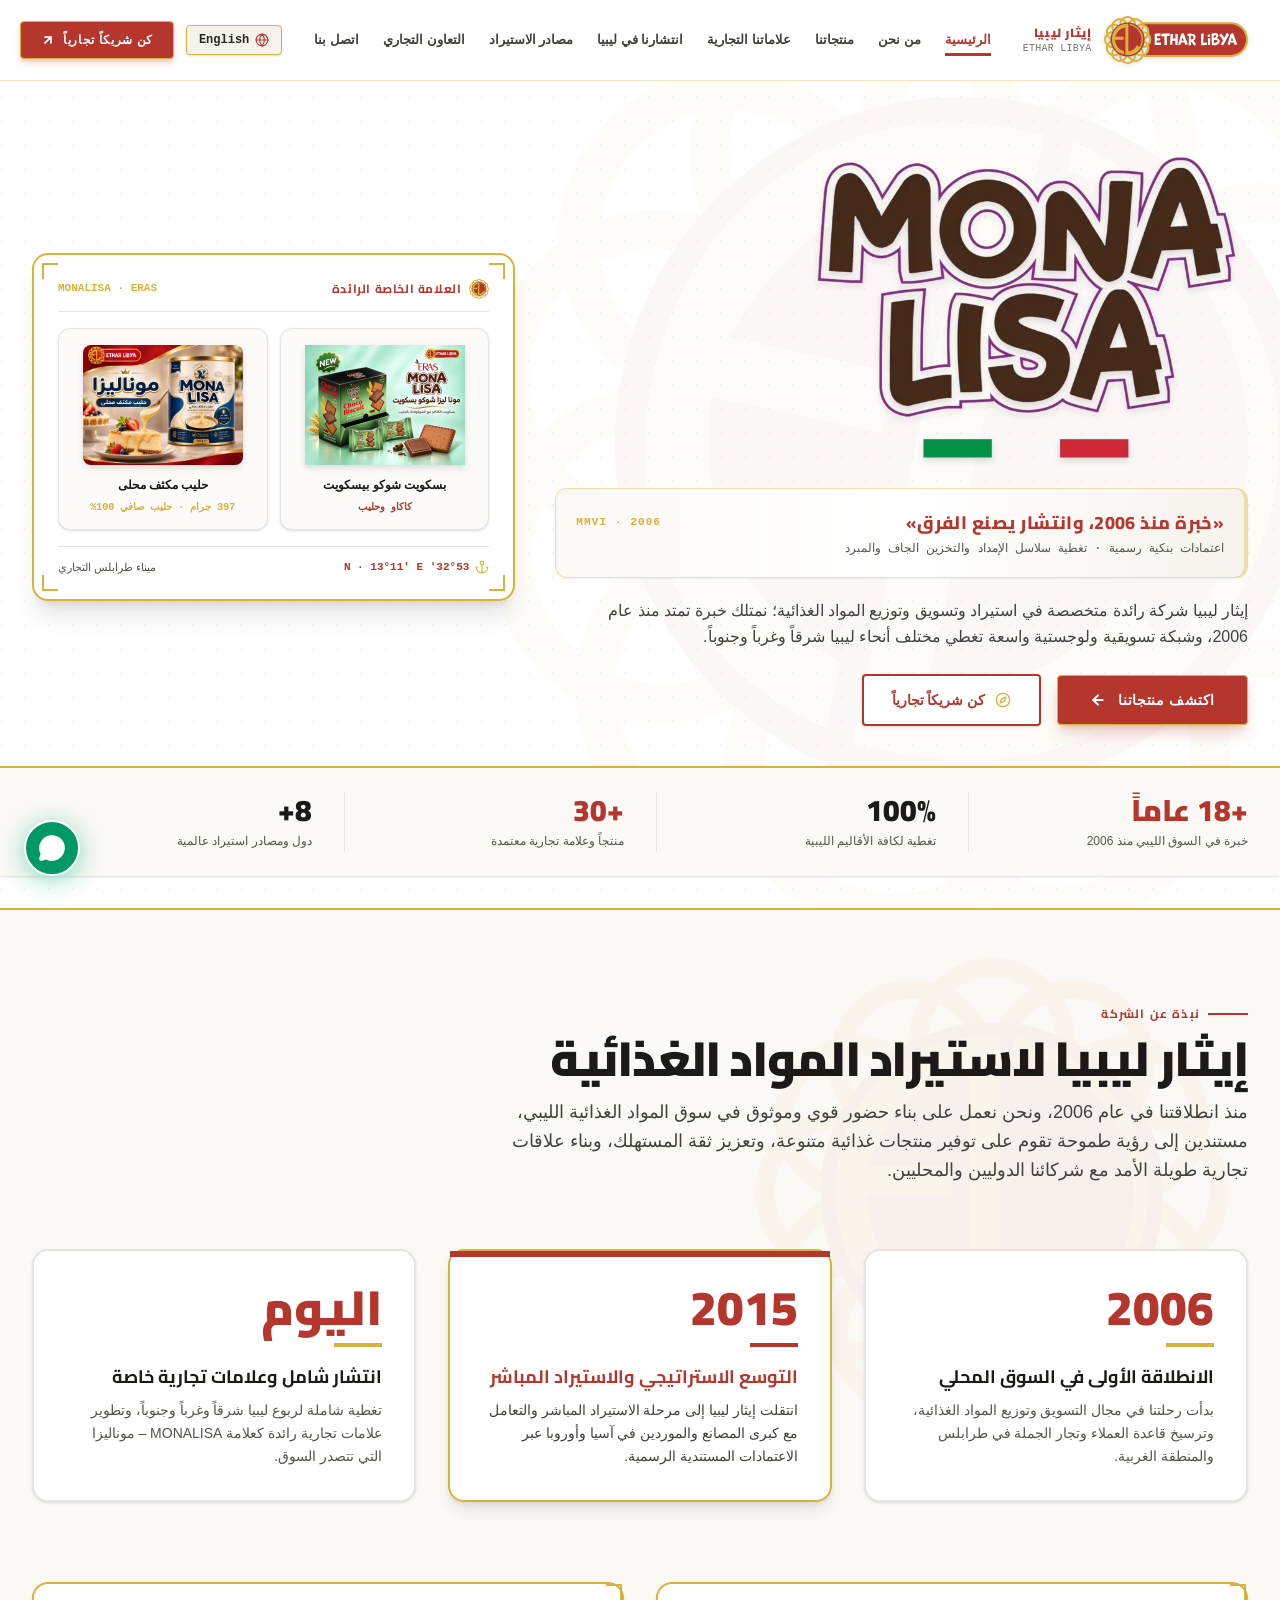
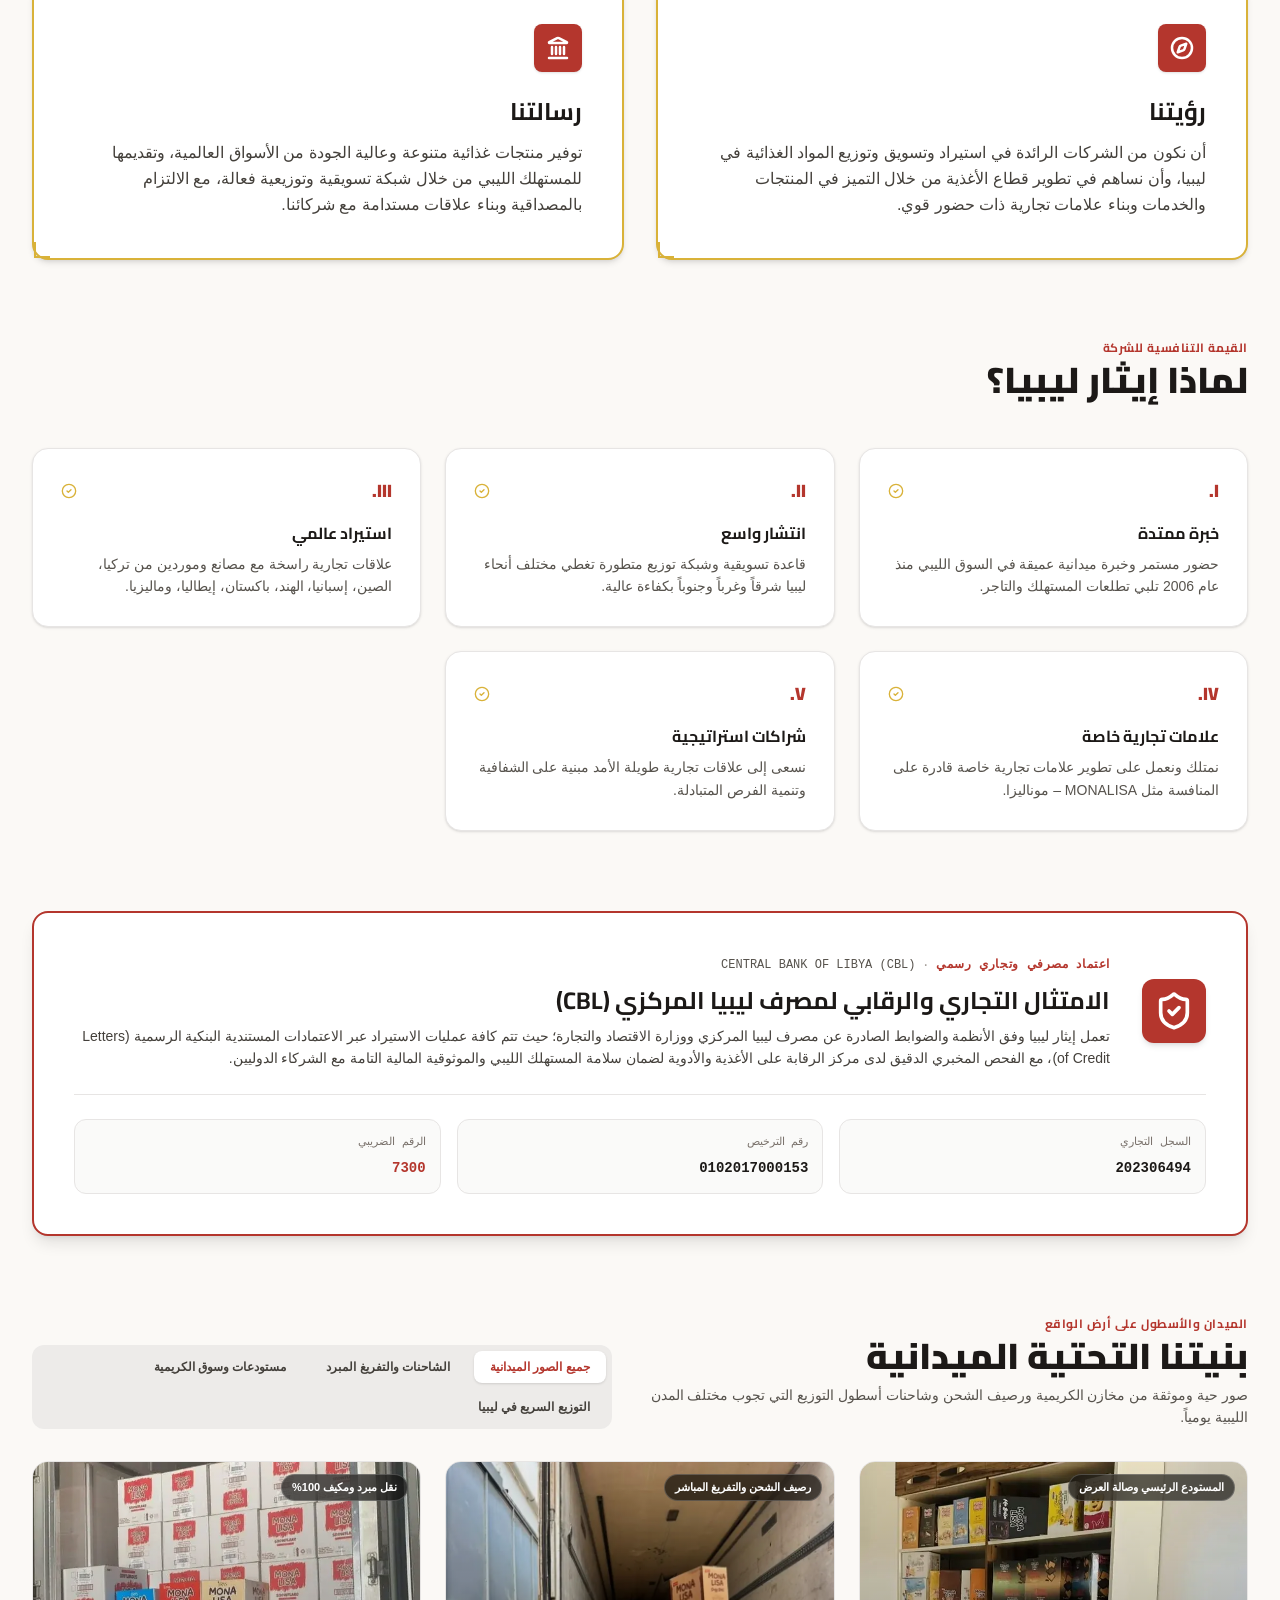
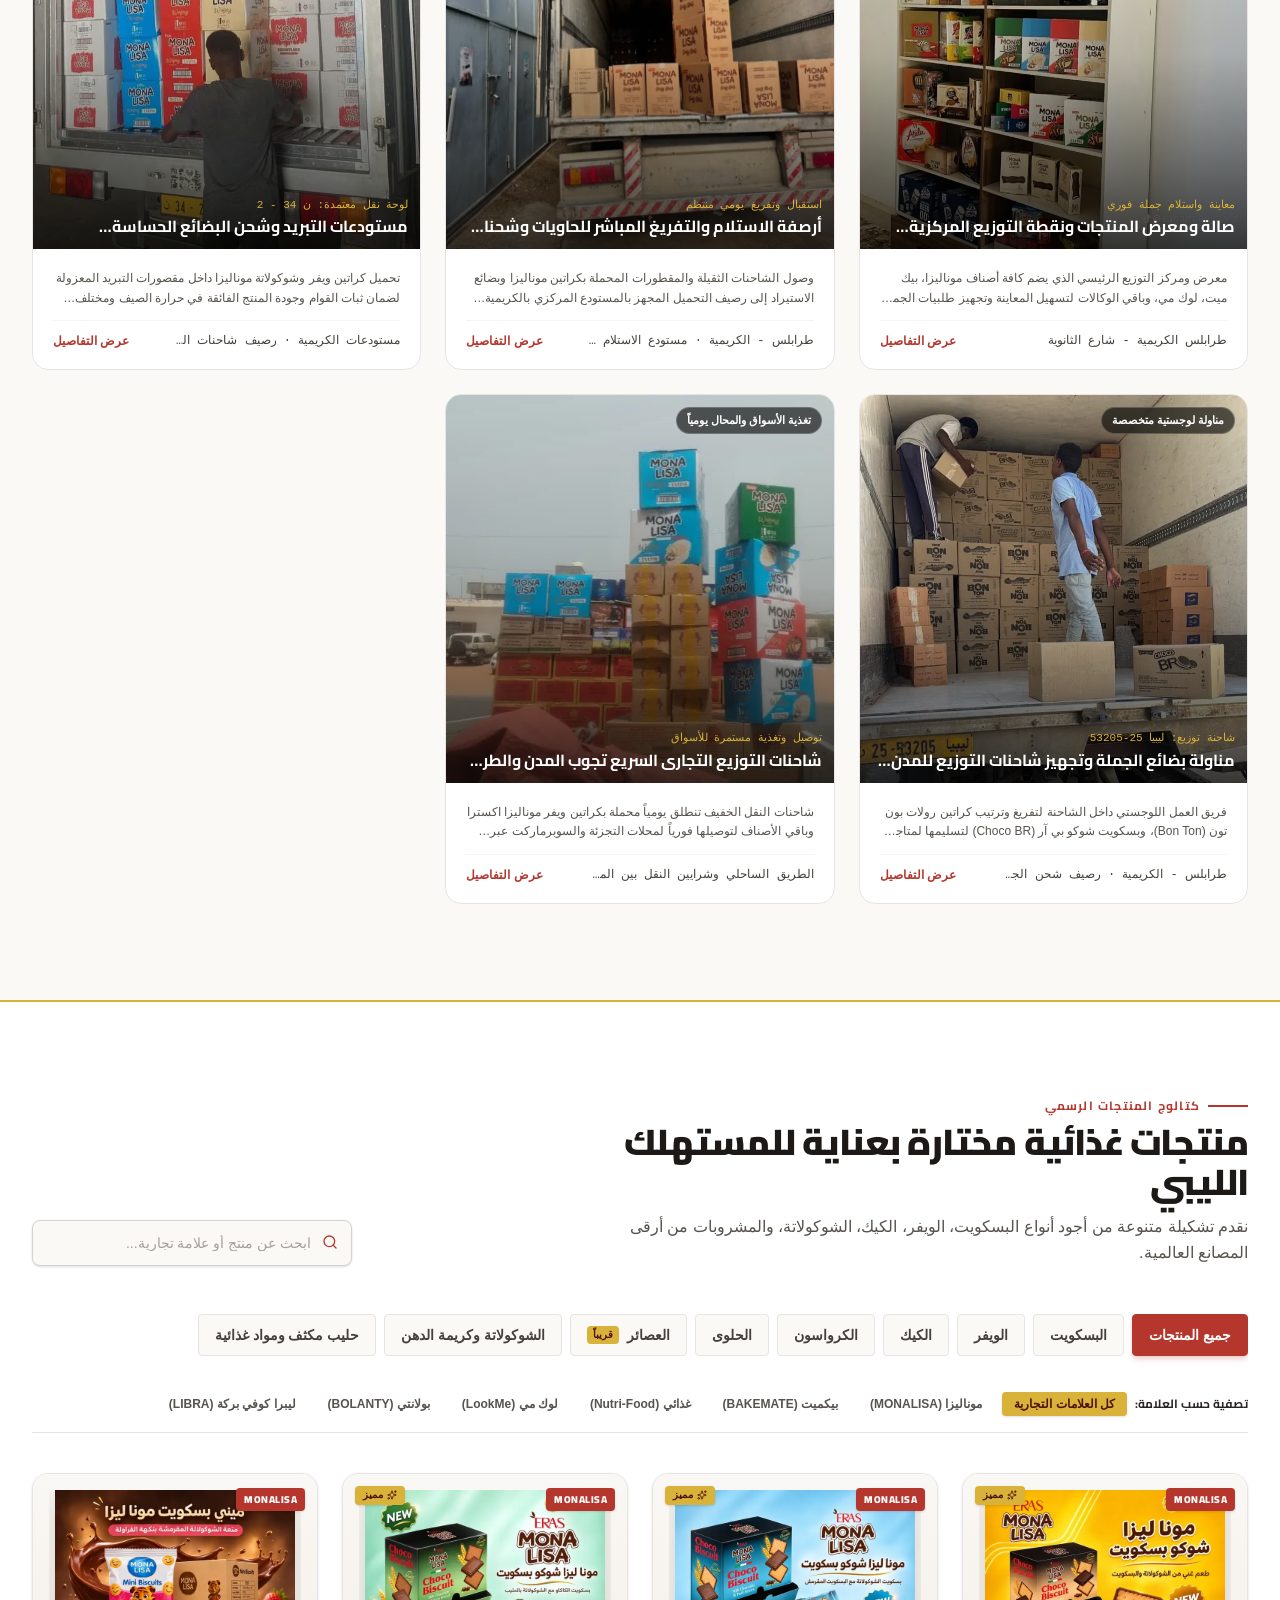
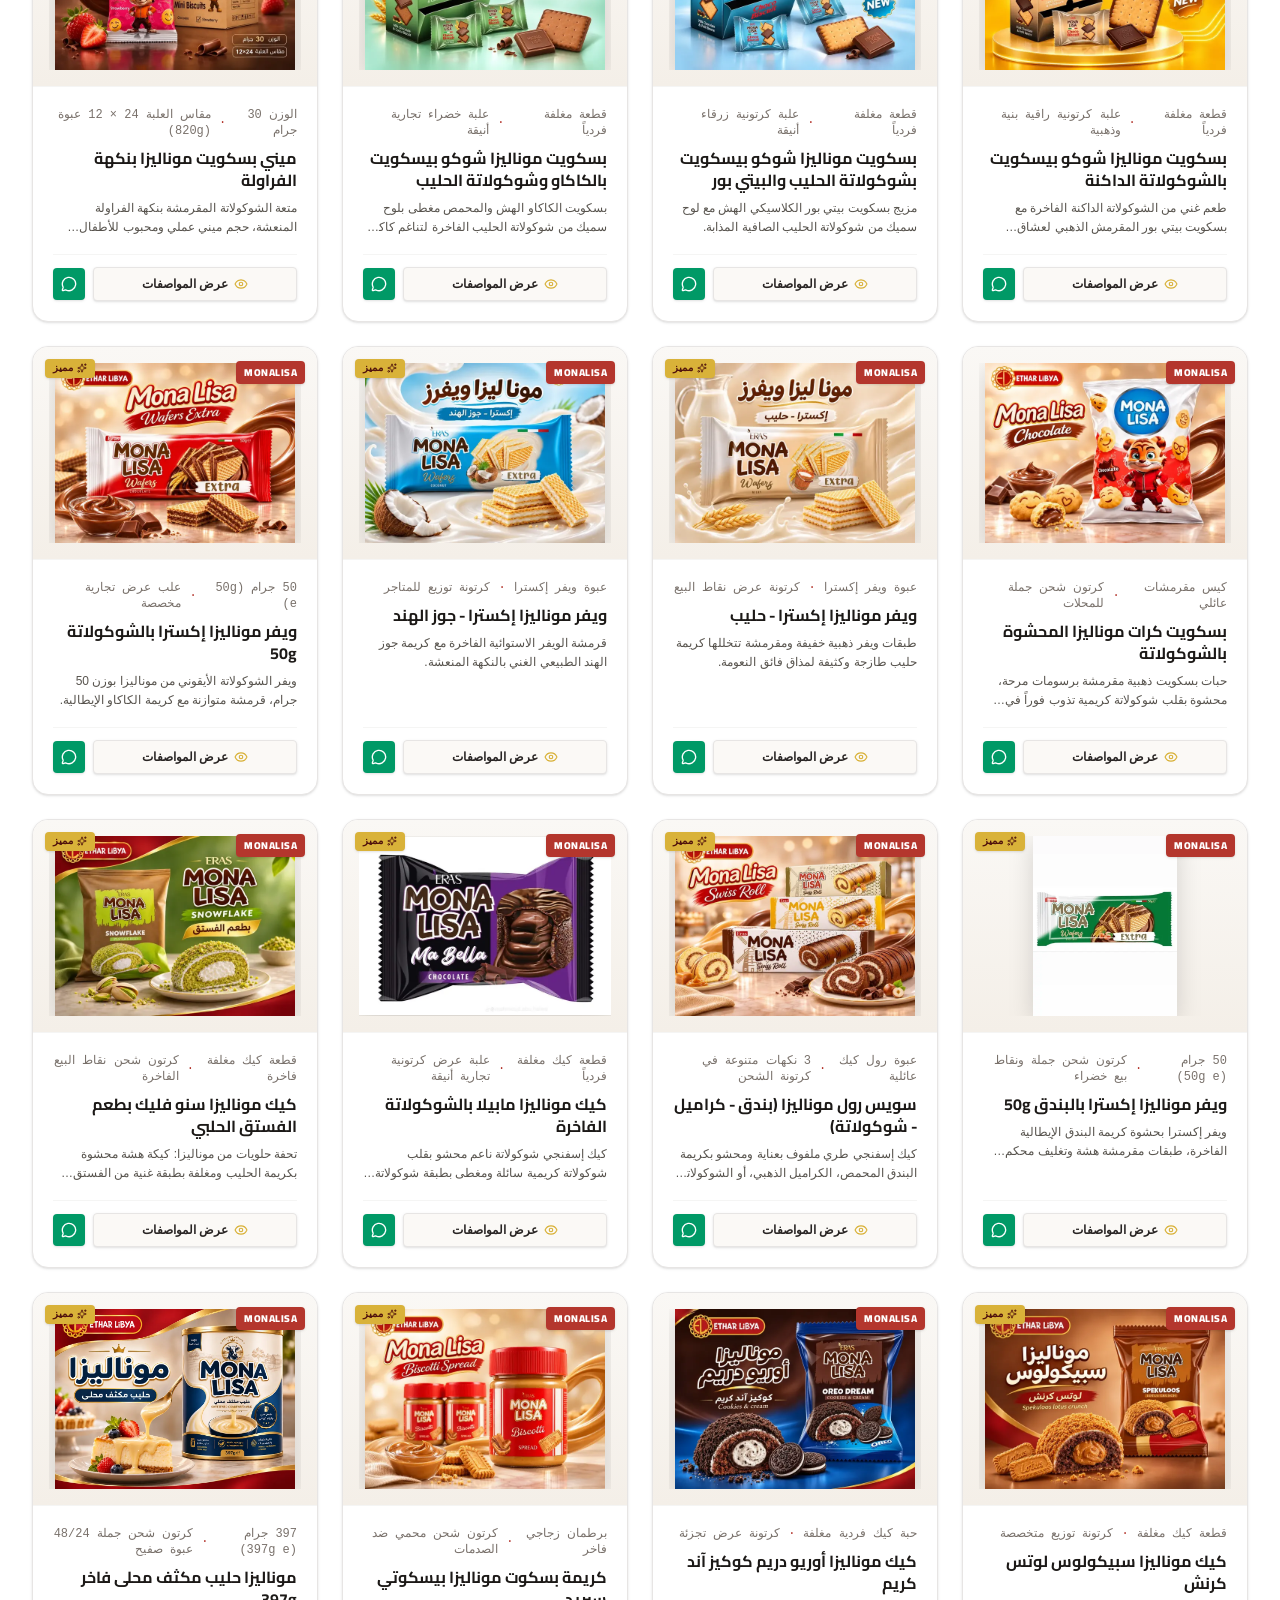
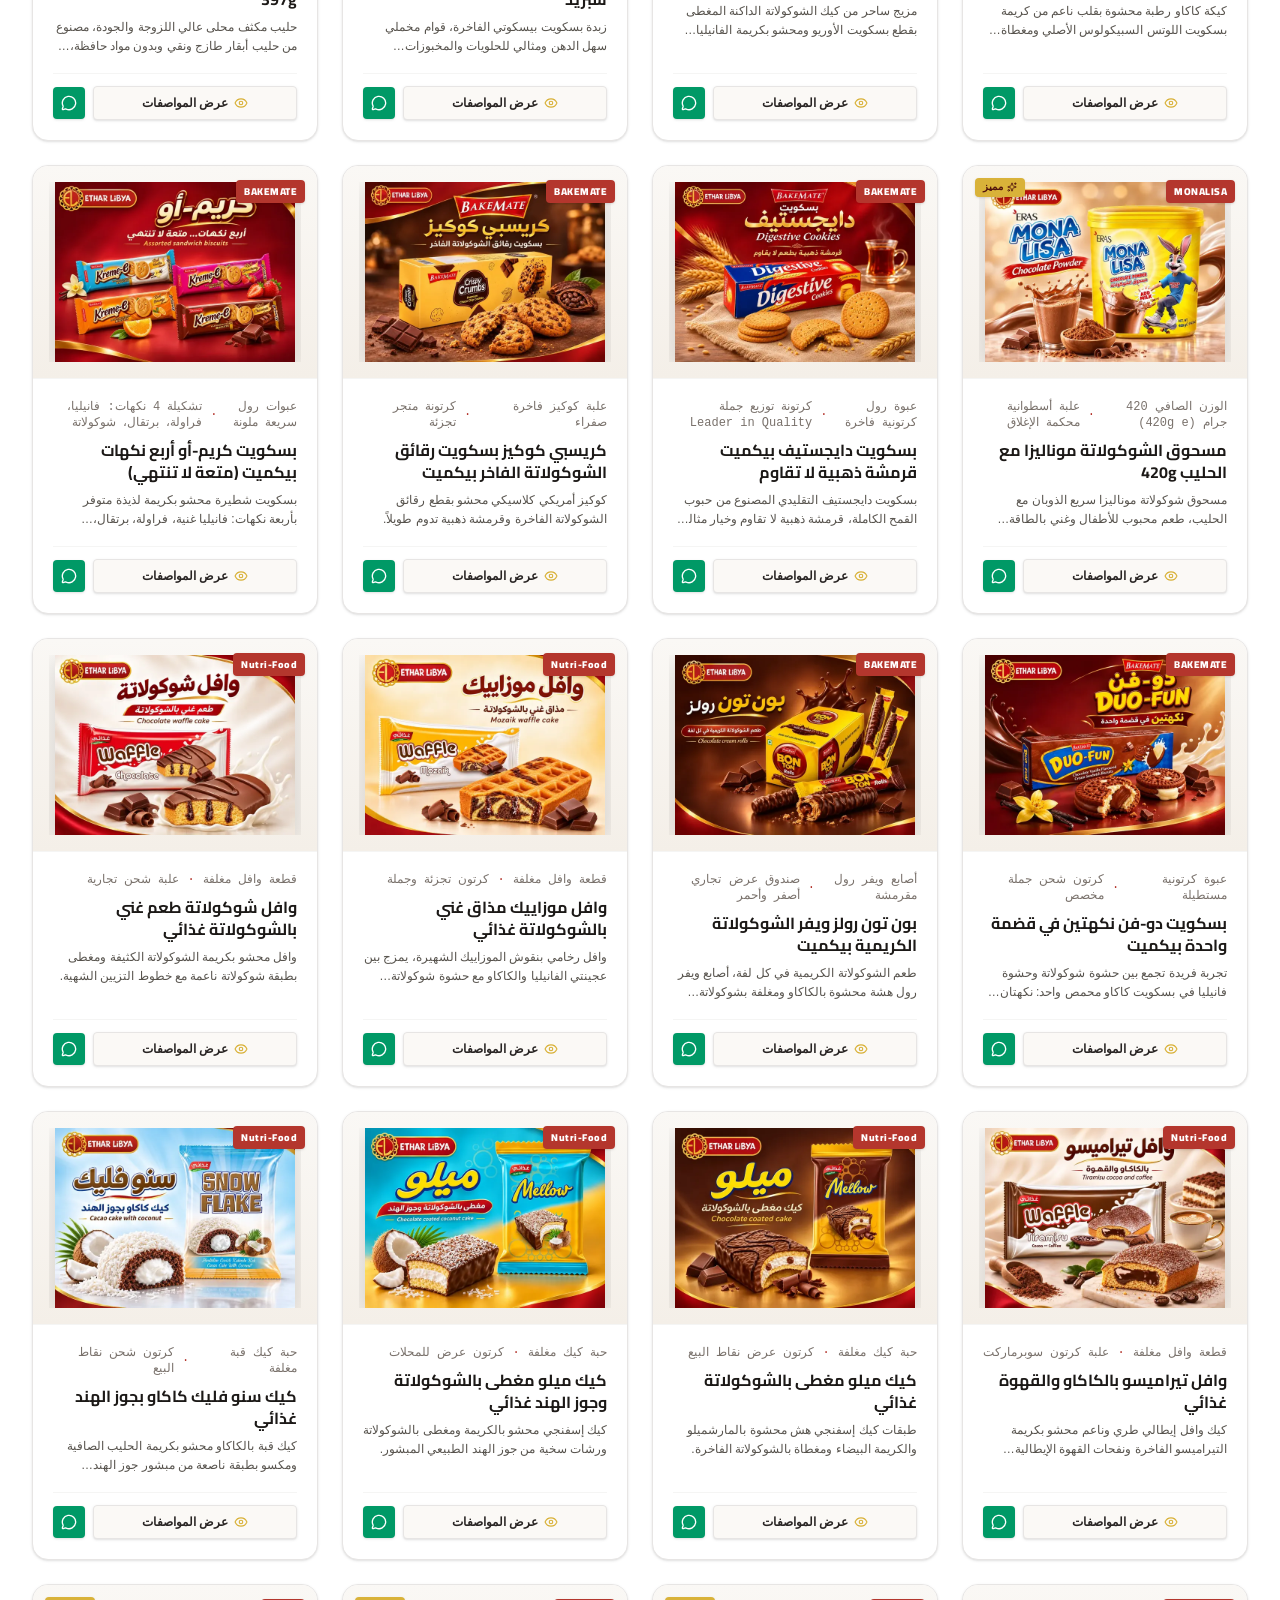
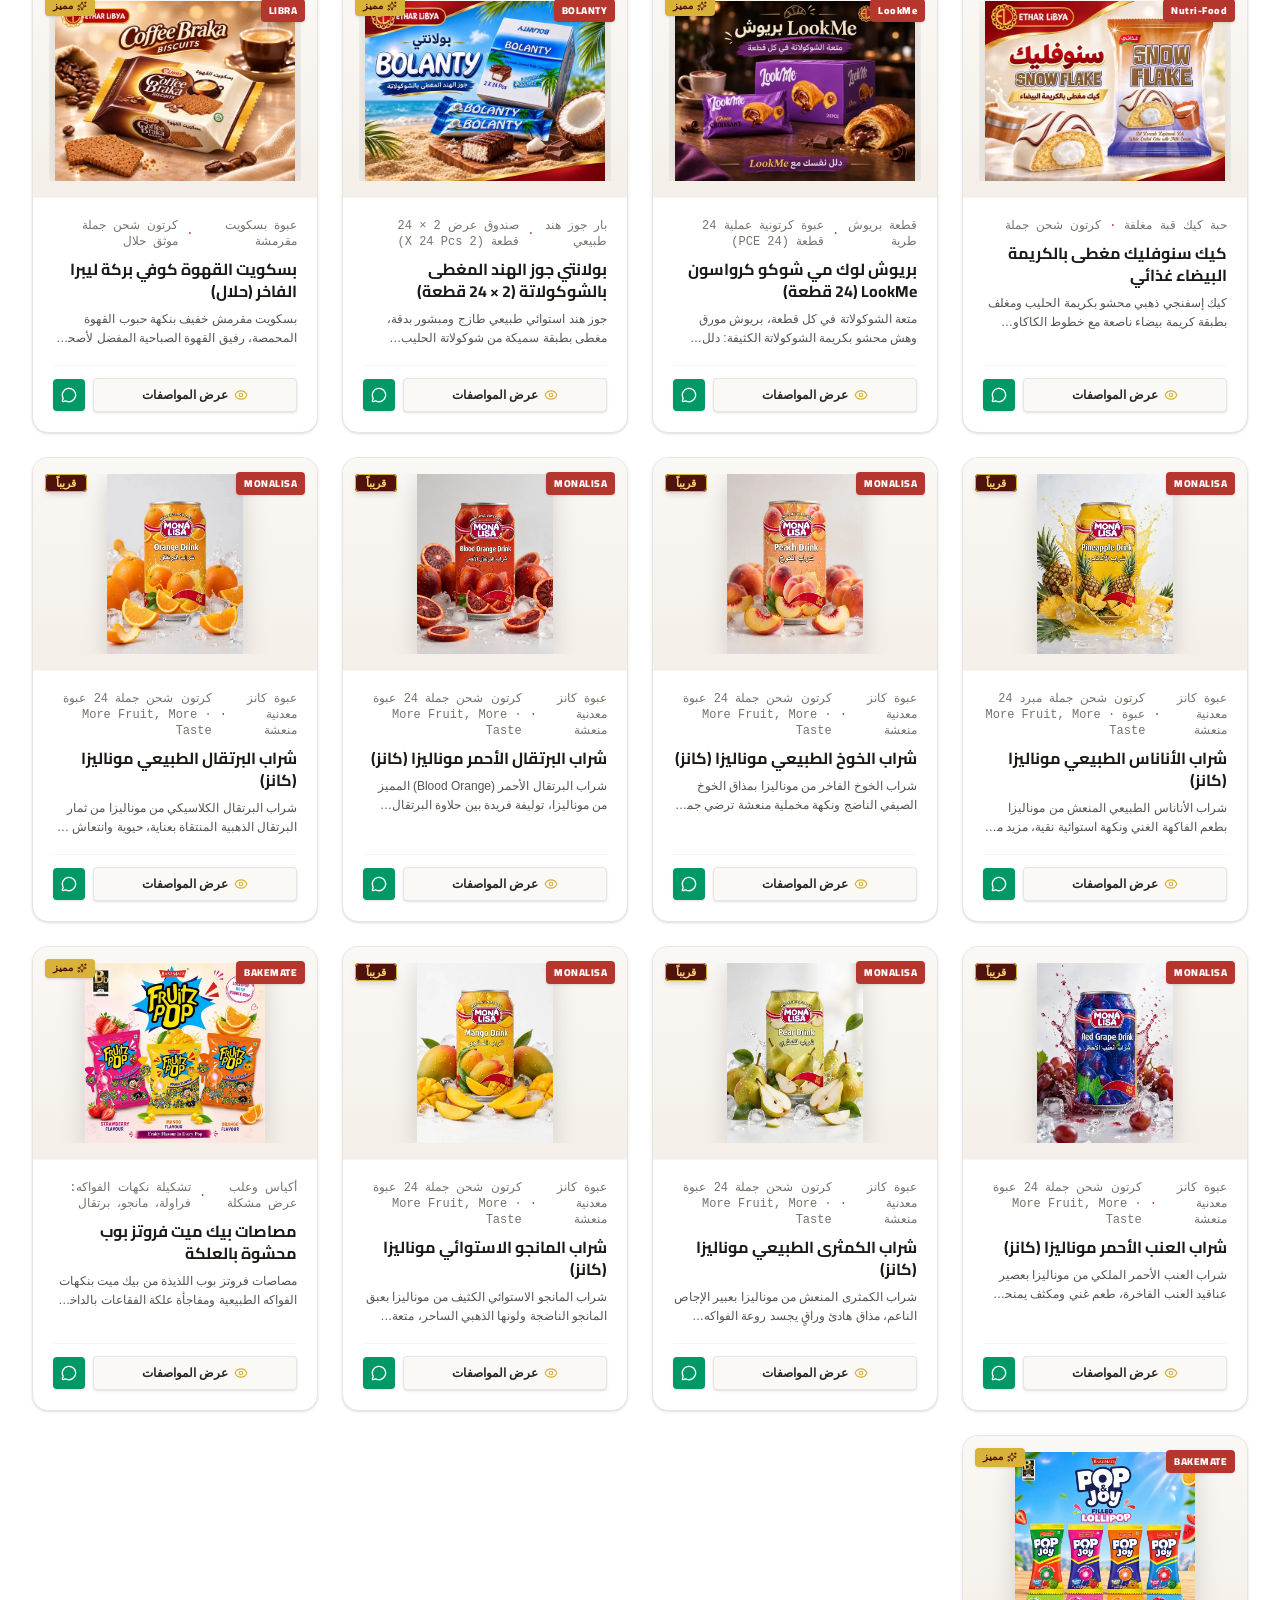
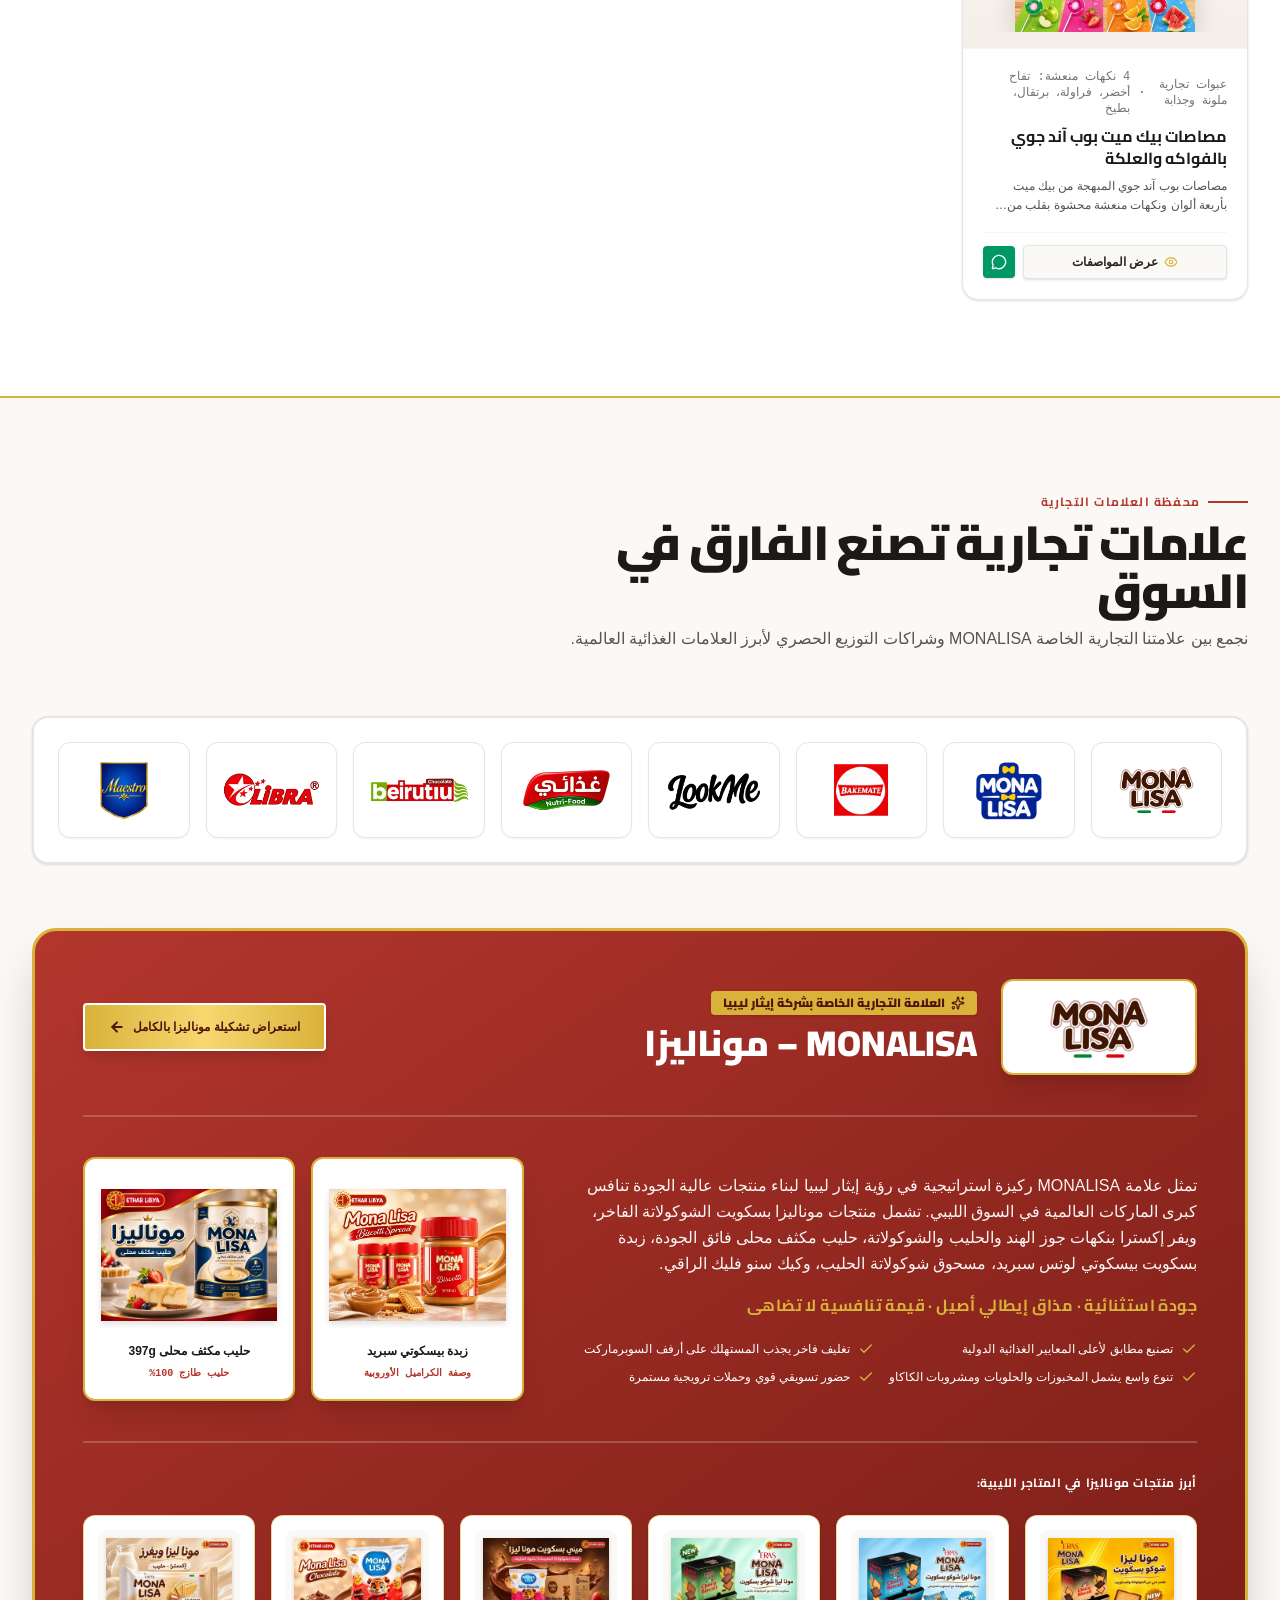
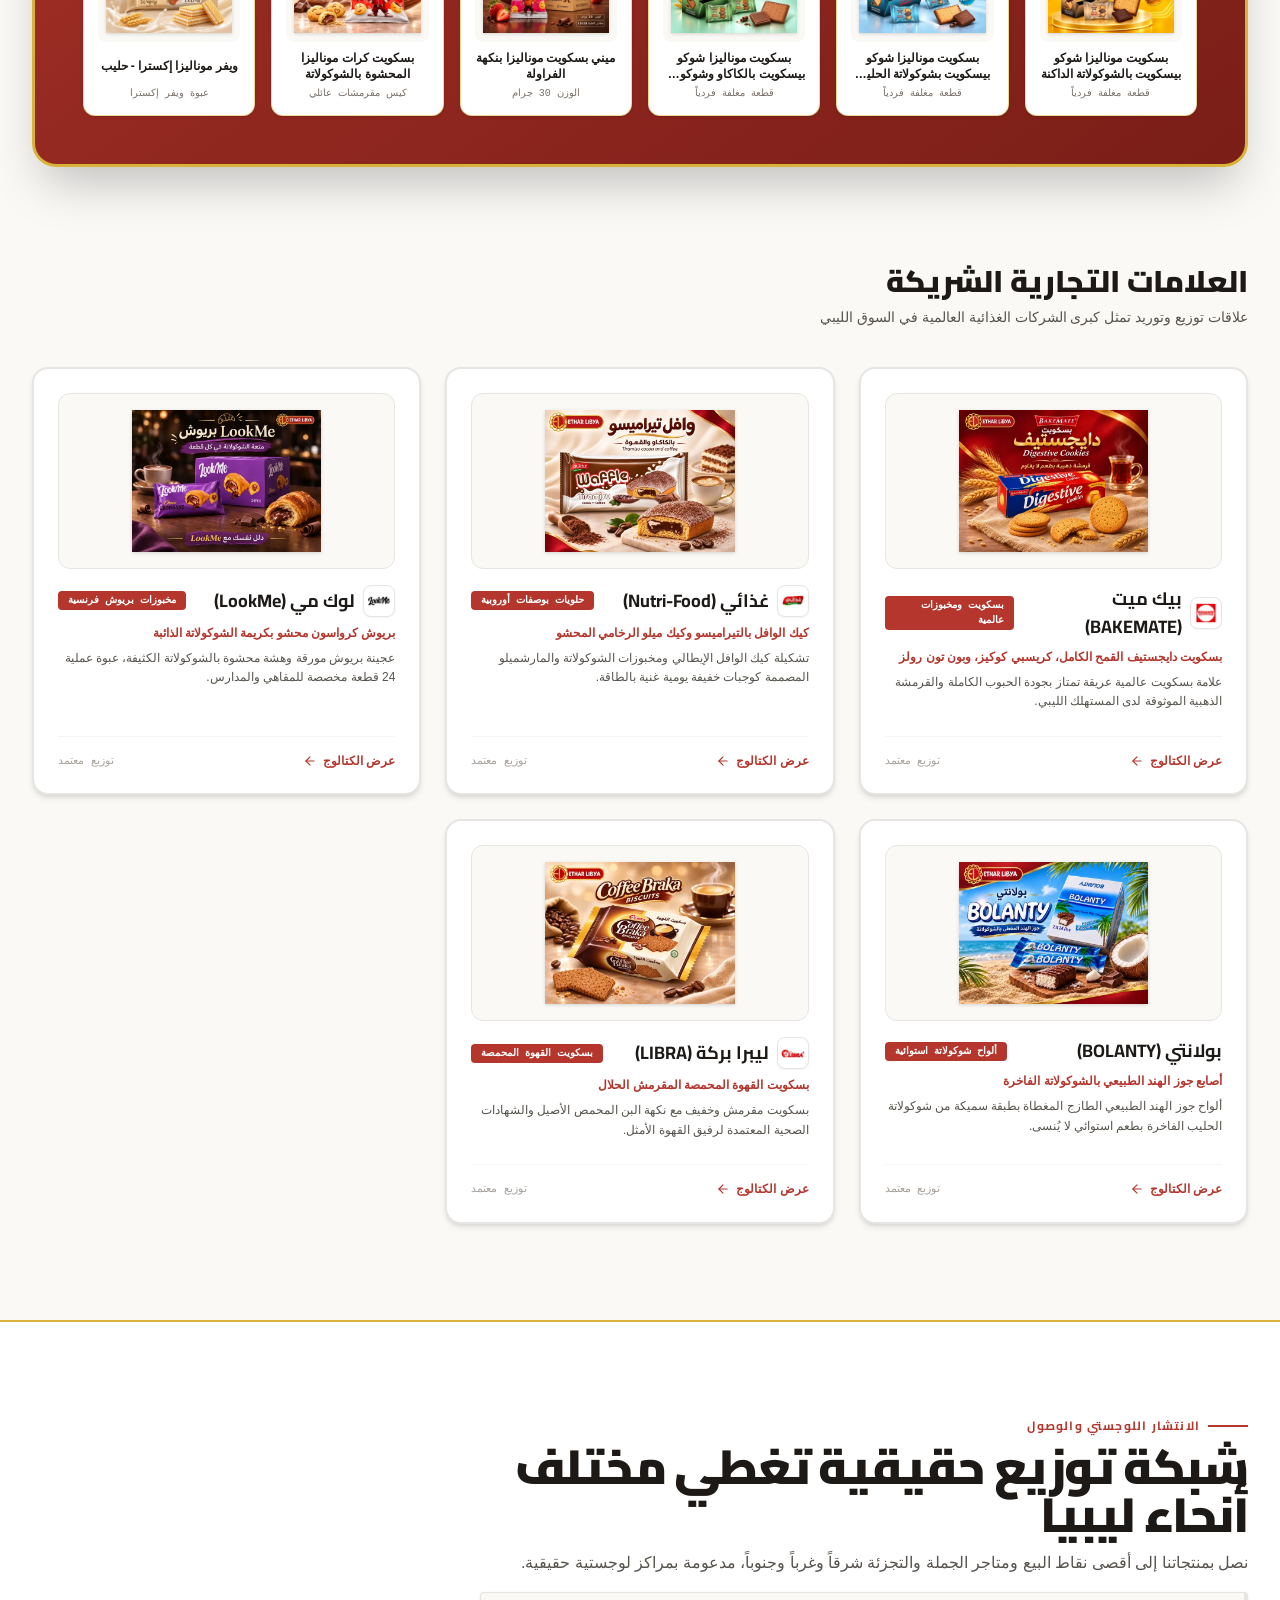
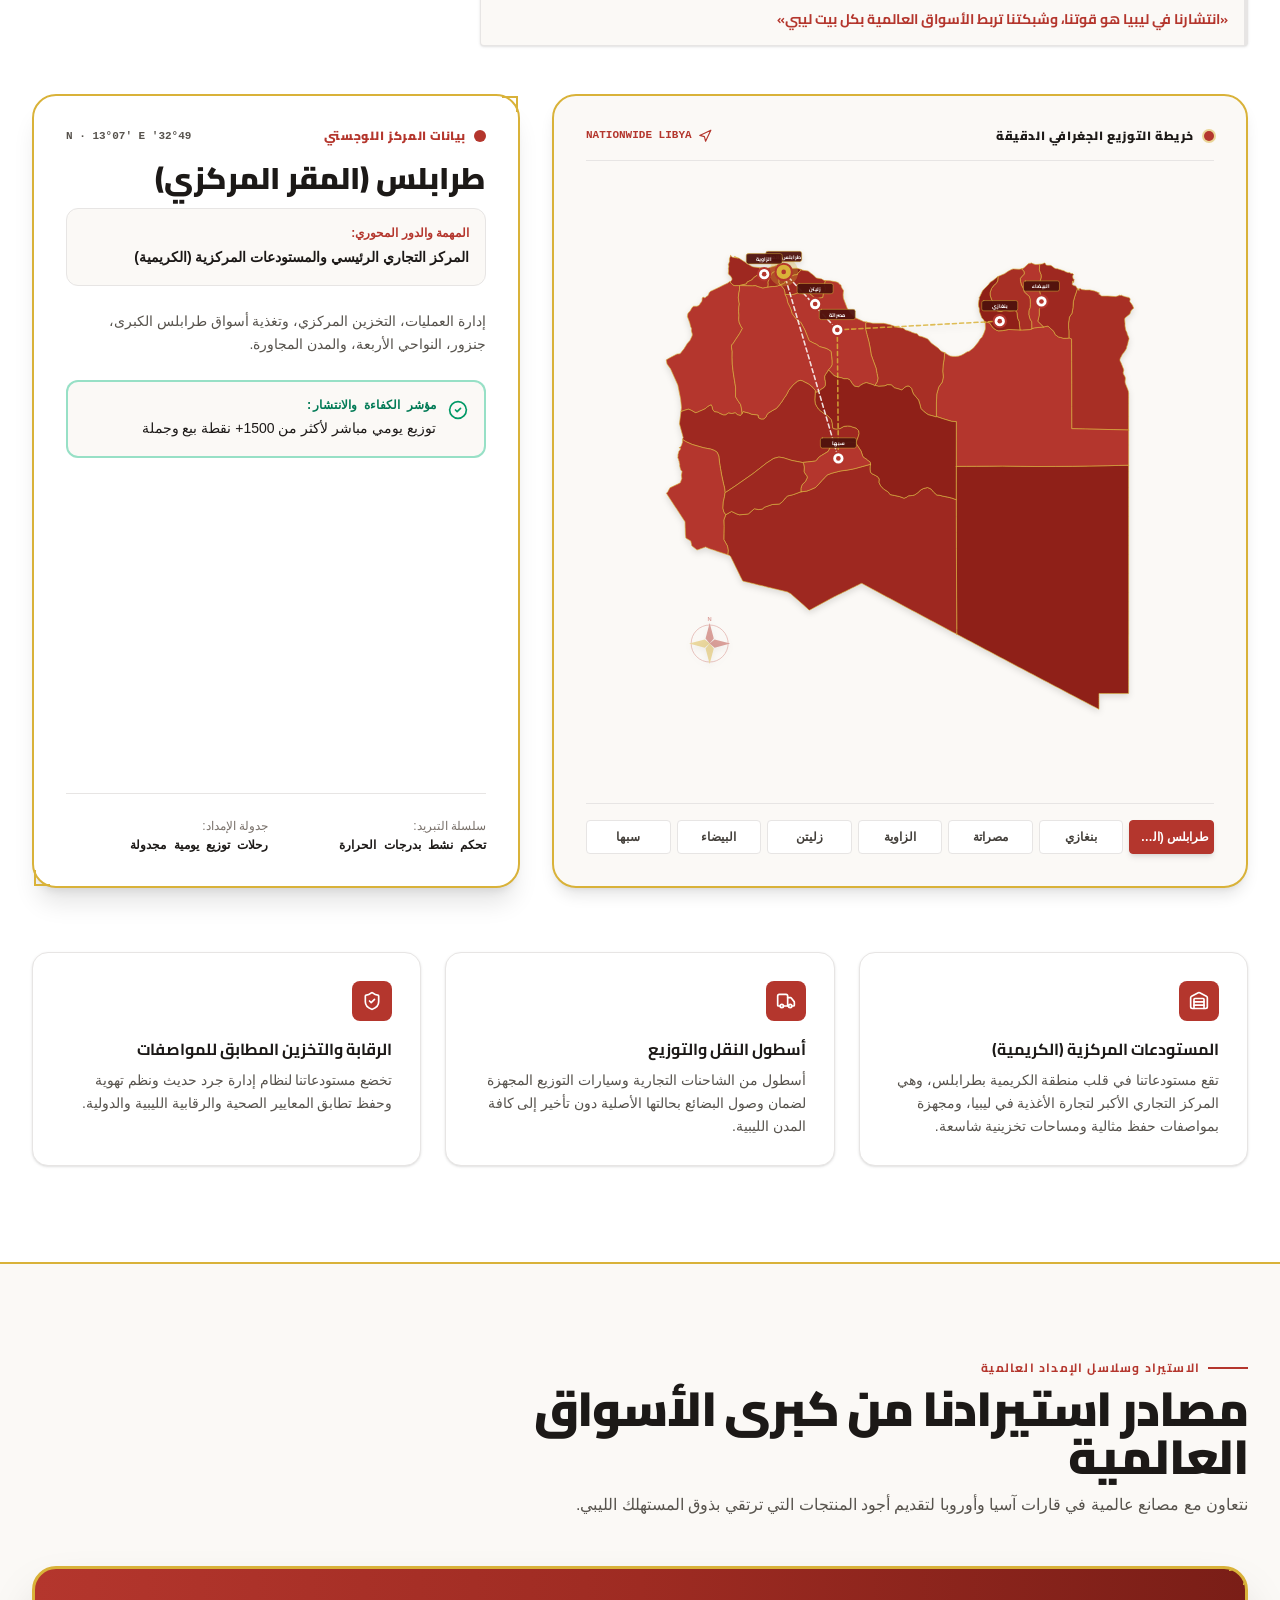
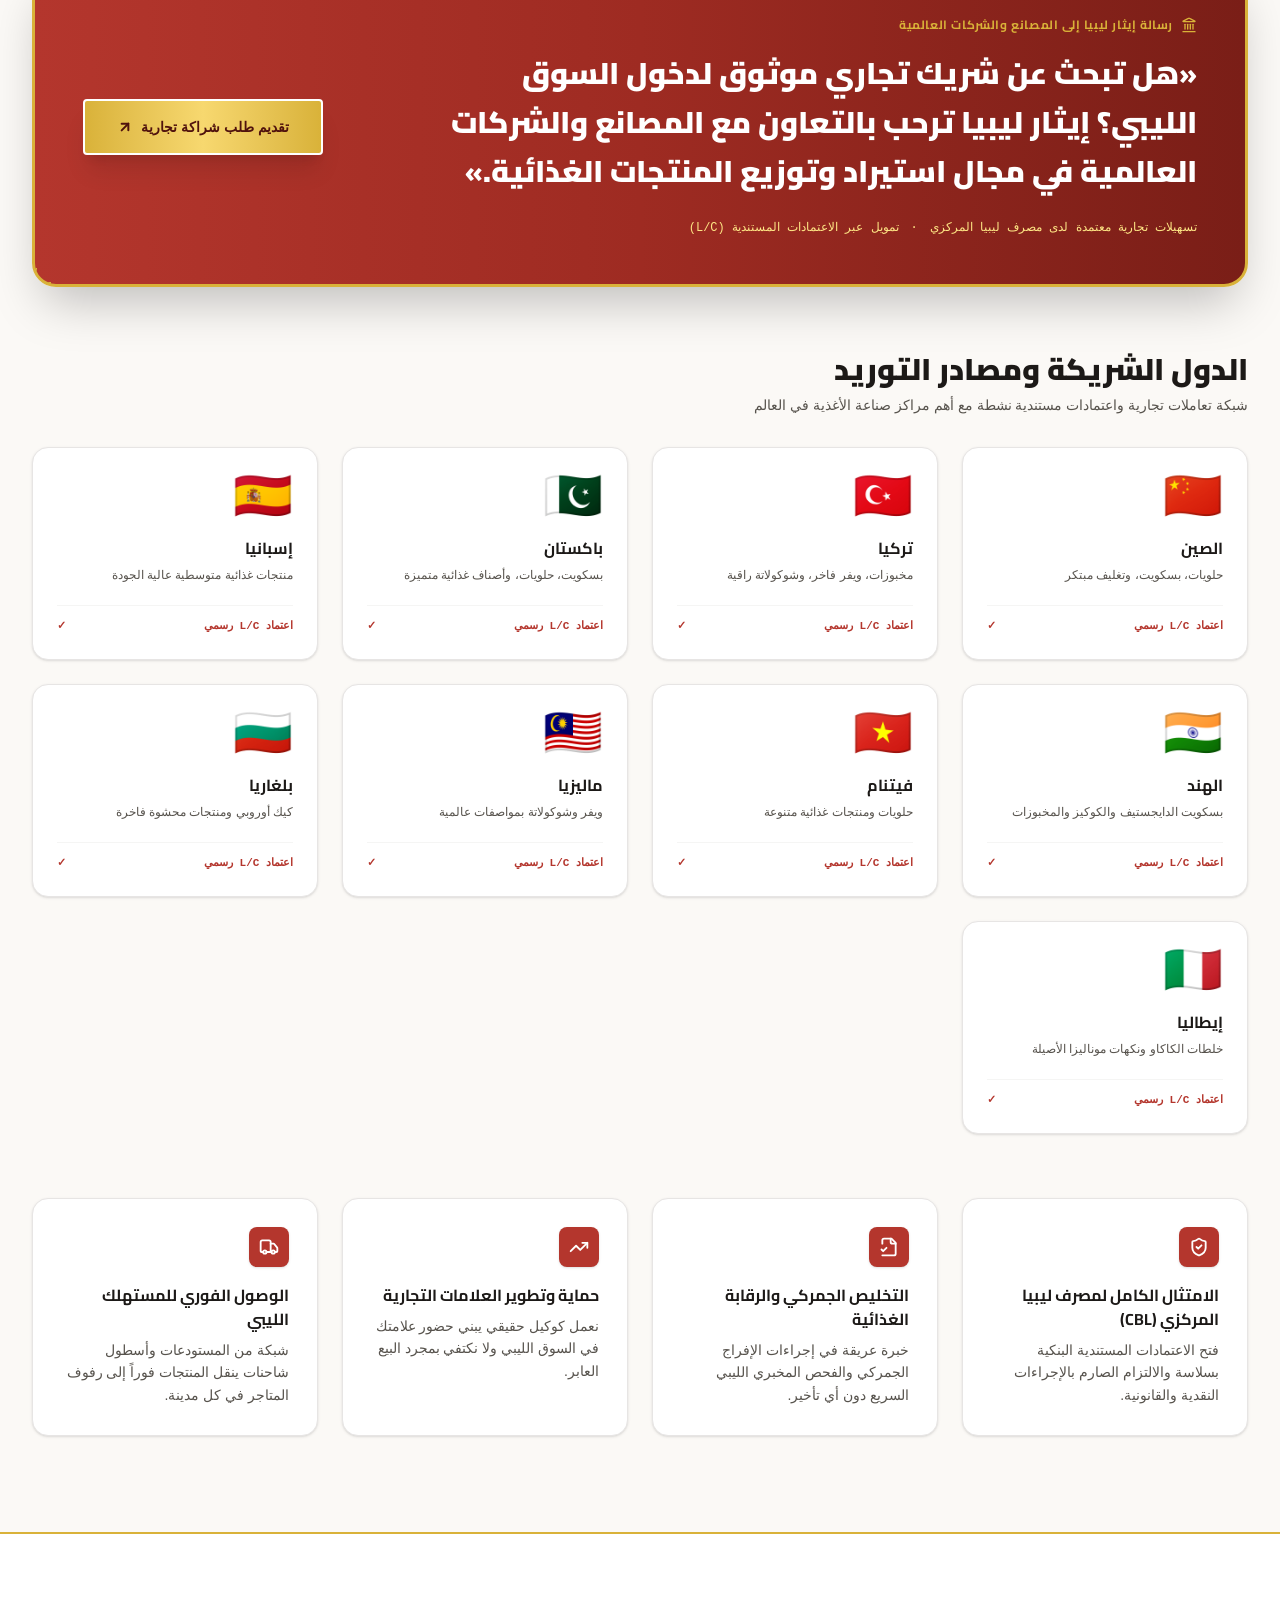
==== index.html @ 72309214 "deploy: 06366c925ee0902248a643ae82f337c2f2664d6a" ====
<!doctype html>
<html lang="ar" dir="rtl">
  <head>
    <meta charset="UTF-8" />
    <meta name="viewport" content="width=device-width, initial-scale=1.0" />
    <title>شركة إيثار ليبيا لاستيراد المواد الغذائية | Ethar Libya Food Import</title>
    <meta name="description" content="البوابة الرسمية لشركة إيثار ليبيا لاستيراد وتسويق وتوزيع المواد الغذائية - معتمدة لدى مصرف ليبيا المركزي (CBL) وخبرة ممتدة منذ 2006 في ربوع ليبيا." />
    <meta property="og:title" content="شركة إيثار ليبيا لاستيراد المواد الغذائية | Ethar Libya" />
    <meta property="og:description" content="«خبرة منذ 2006، وانتشار يصنع الفرق» - نربط الأسواق العالمية بالسوق الليبي ونمتلك علامة MONALISA." />
    <meta property="og:type" content="website" />
    <meta name="twitter:card" content="summary_large_image" />
    <link rel="icon" type="image/svg+xml" href="./assets/aistudio/logoo_78024bca.svg" />
    <link rel="preconnect" href="https://fonts.googleapis.com">
    <link rel="preconnect" href="https://fonts.gstatic.com" crossorigin>
    <link href="https://fonts.googleapis.com/css2?family=Cairo:wght@300;400;500;600;700;800;900&family=Tajawal:wght@400;500;700&display=swap" rel="stylesheet">
    <script type="module" crossorigin src="./assets/index-BXN-GsHD.js"></script>
    <link rel="stylesheet" crossorigin href="./assets/index-bvDwtCl4.css">
  </head>
  <body>
    <div id="root"></div>
  </body>
</html>
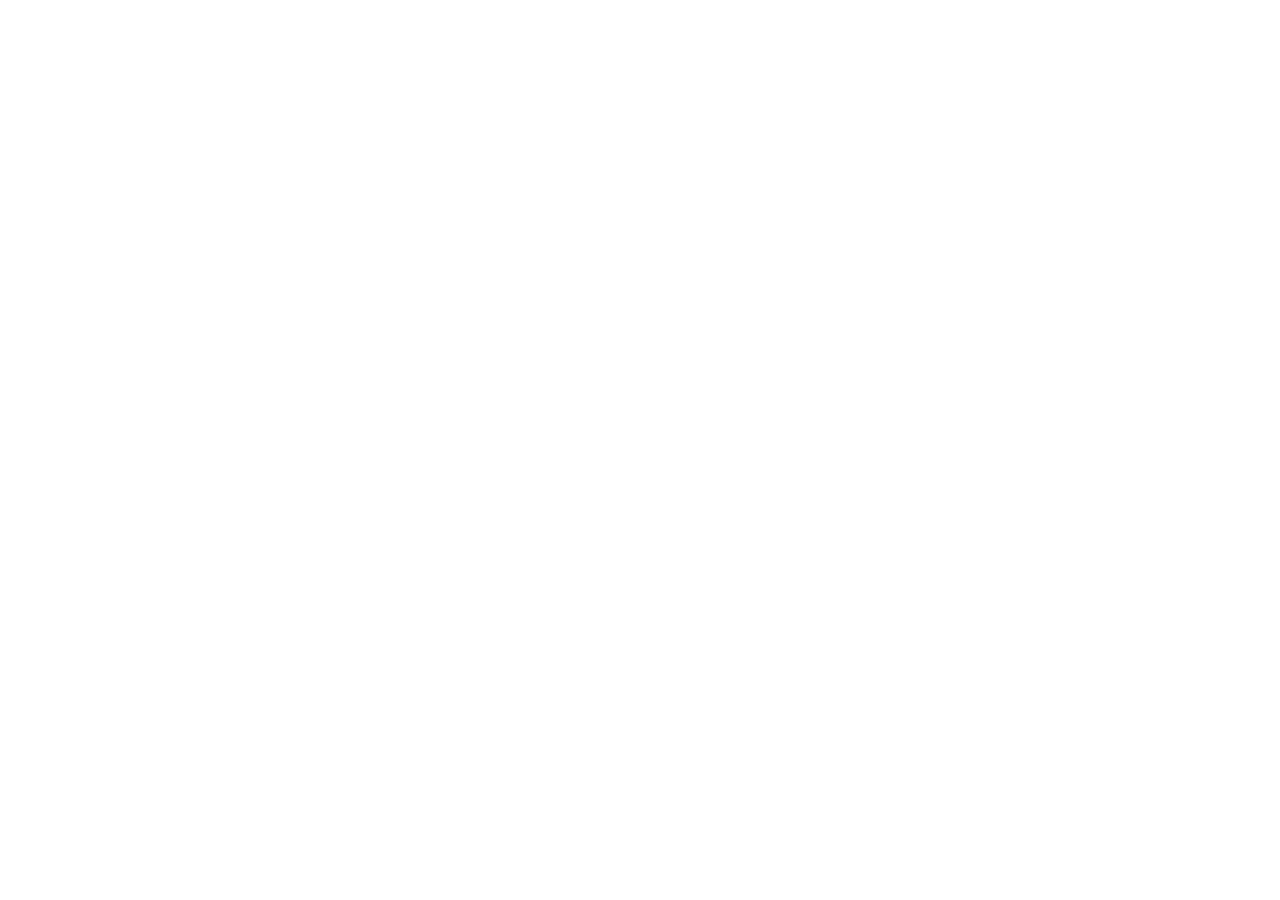
==== commit 77d4453b: "chore: configure deployment and project metadata - Add GitHub Actions workflow for deployment to Git" ====
--- a/index.html
+++ b/index.html
@@ -13,11 +13,10 @@
     <link rel="preconnect" href="https://fonts.googleapis.com">
     <link rel="preconnect" href="https://fonts.gstatic.com" crossorigin>
     <link href="https://fonts.googleapis.com/css2?family=Cairo:wght@300;400;500;600;700;800;900&family=Tajawal:wght@400;500;700&display=swap" rel="stylesheet">
-    <script type="module" crossorigin src="./assets/index-BXN-GsHD.js"></script>
-    <link rel="stylesheet" crossorigin href="./assets/index-bvDwtCl4.css">
   </head>
   <body>
     <div id="root"></div>
+    <script type="module" src="/src/main.tsx"></script>
   </body>
 </html>
 
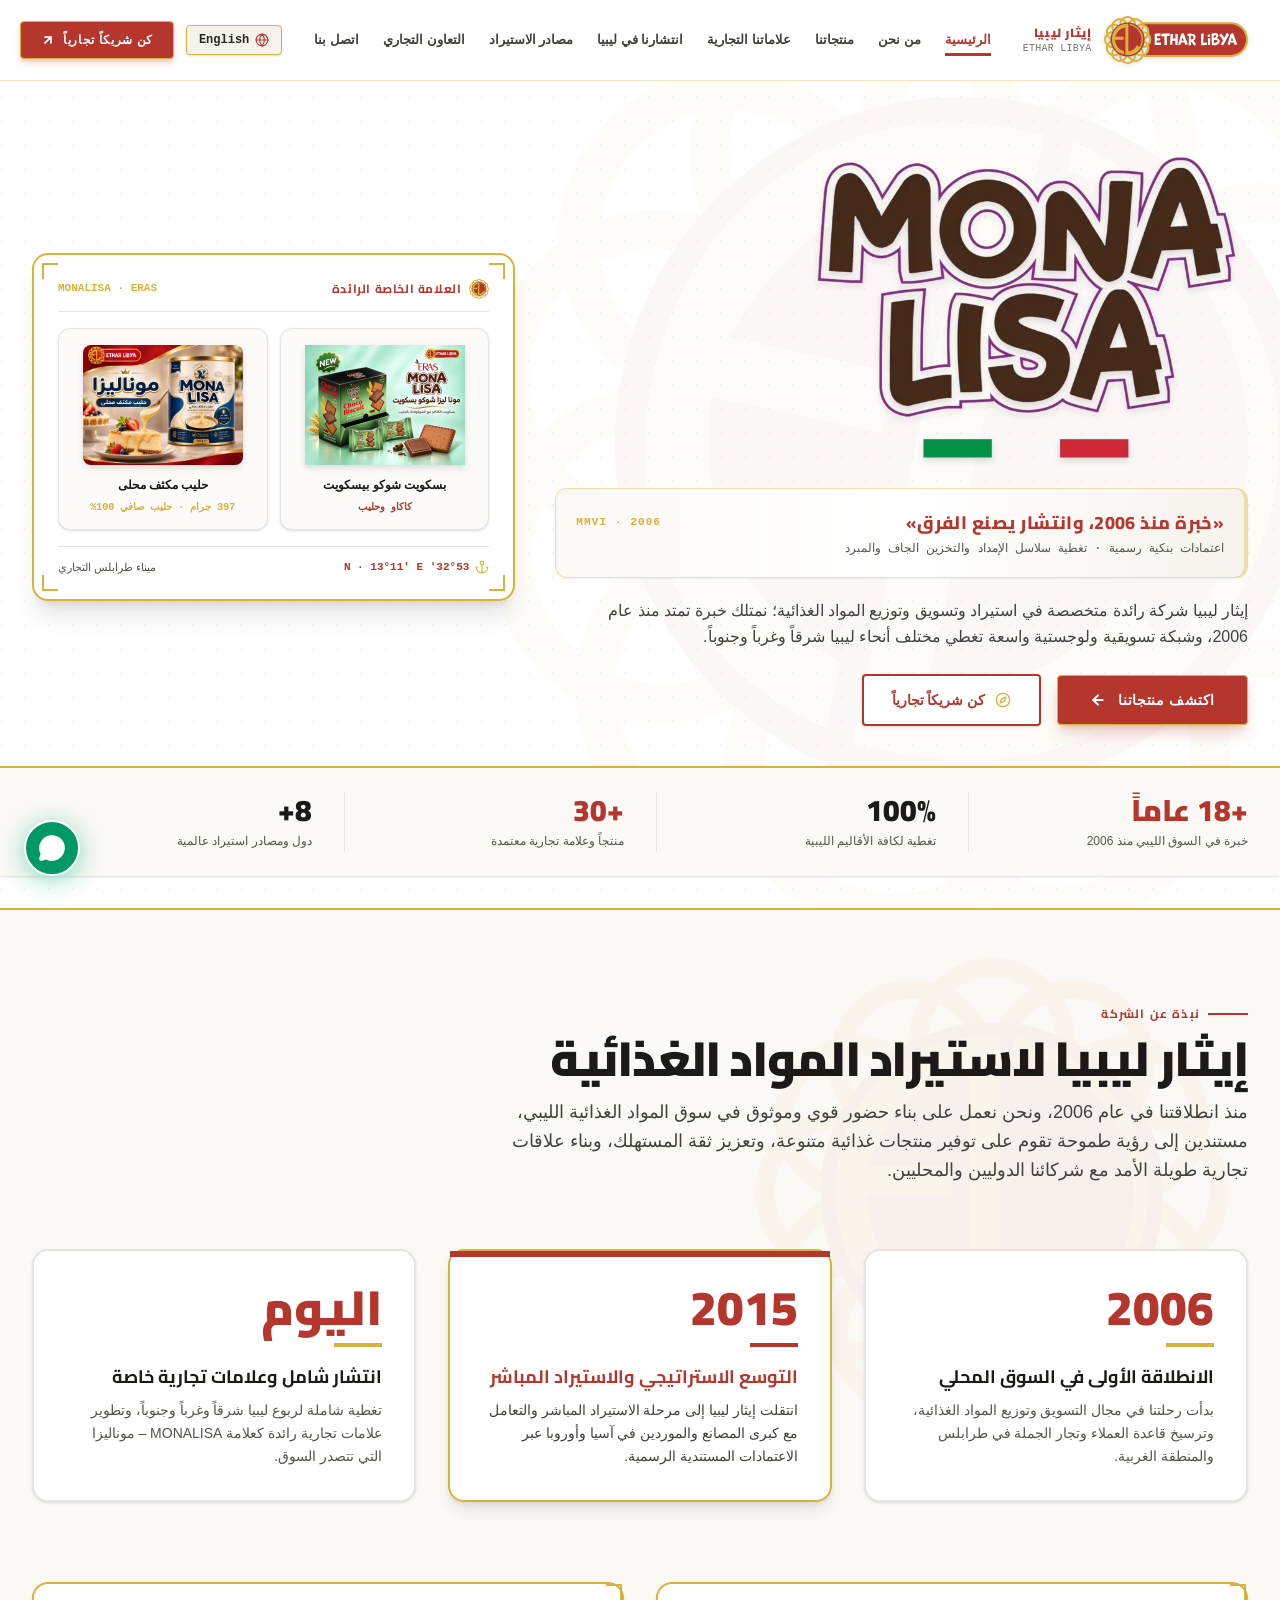
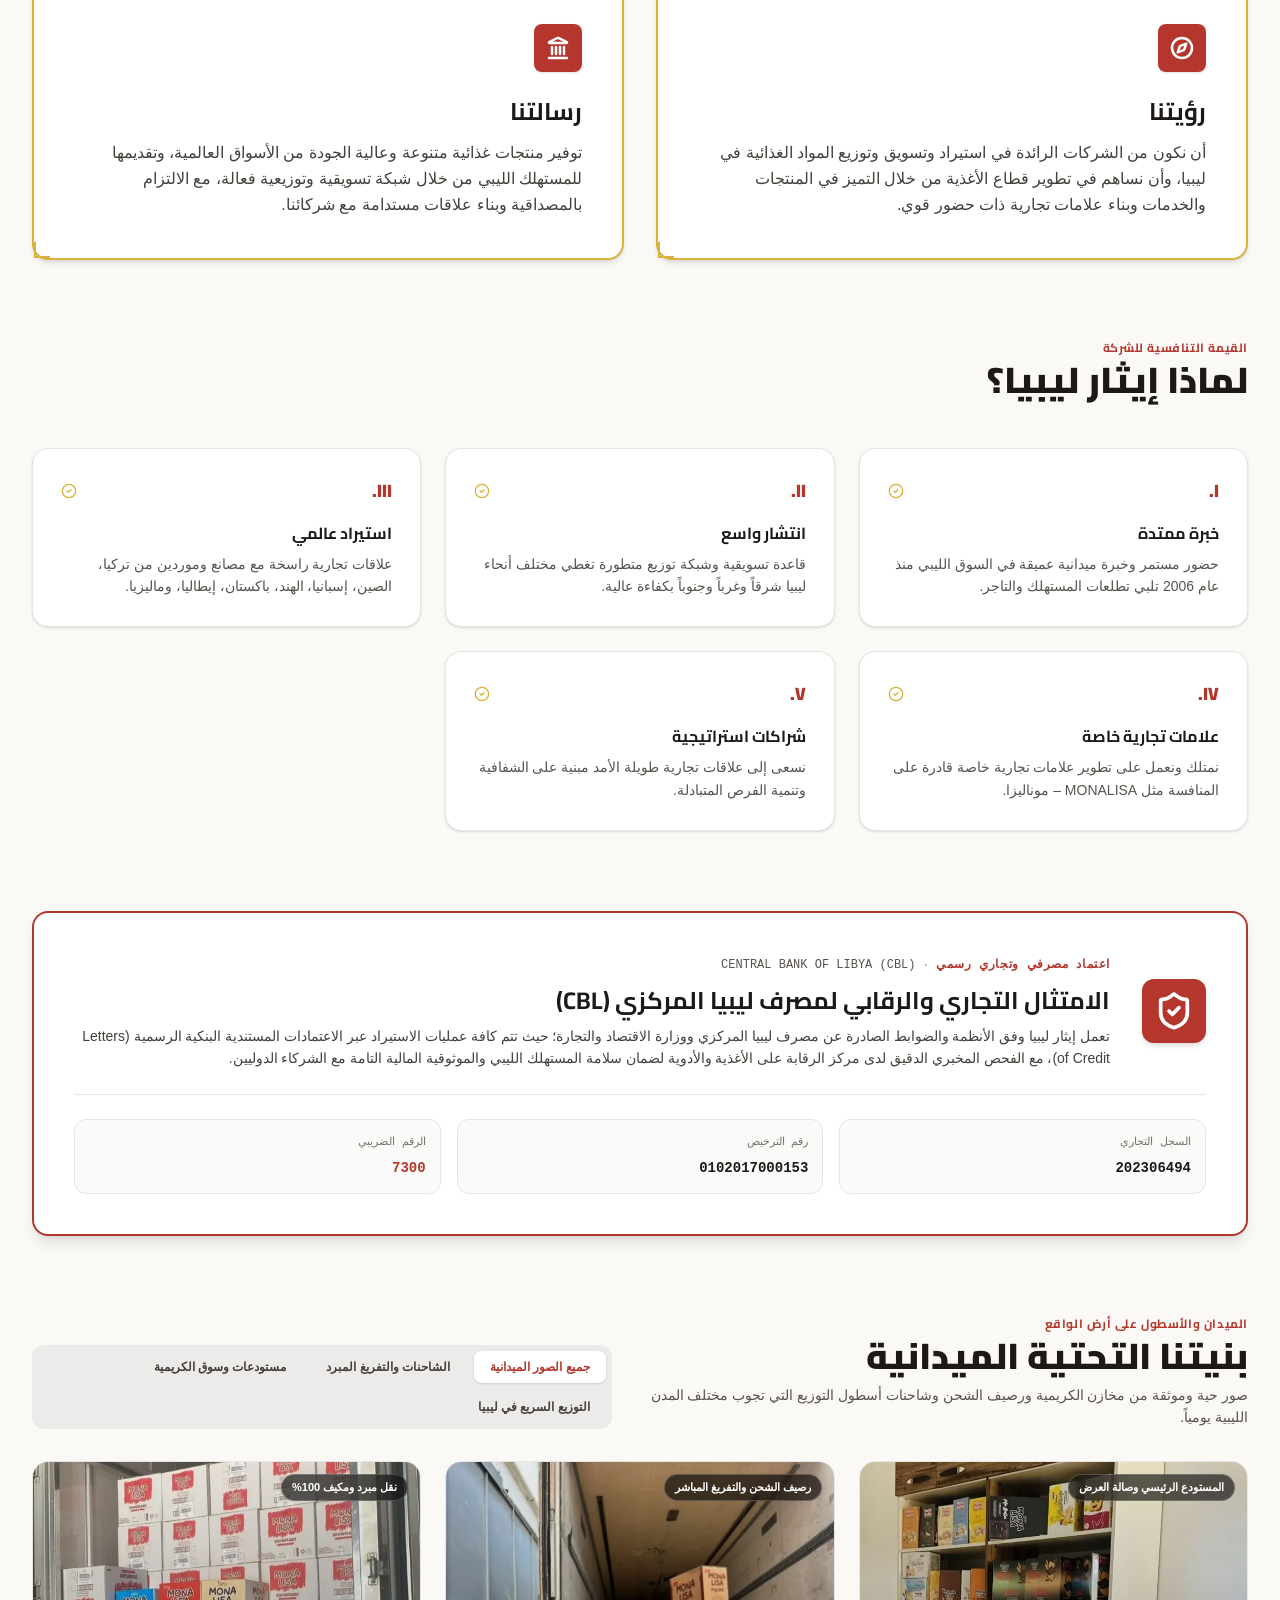
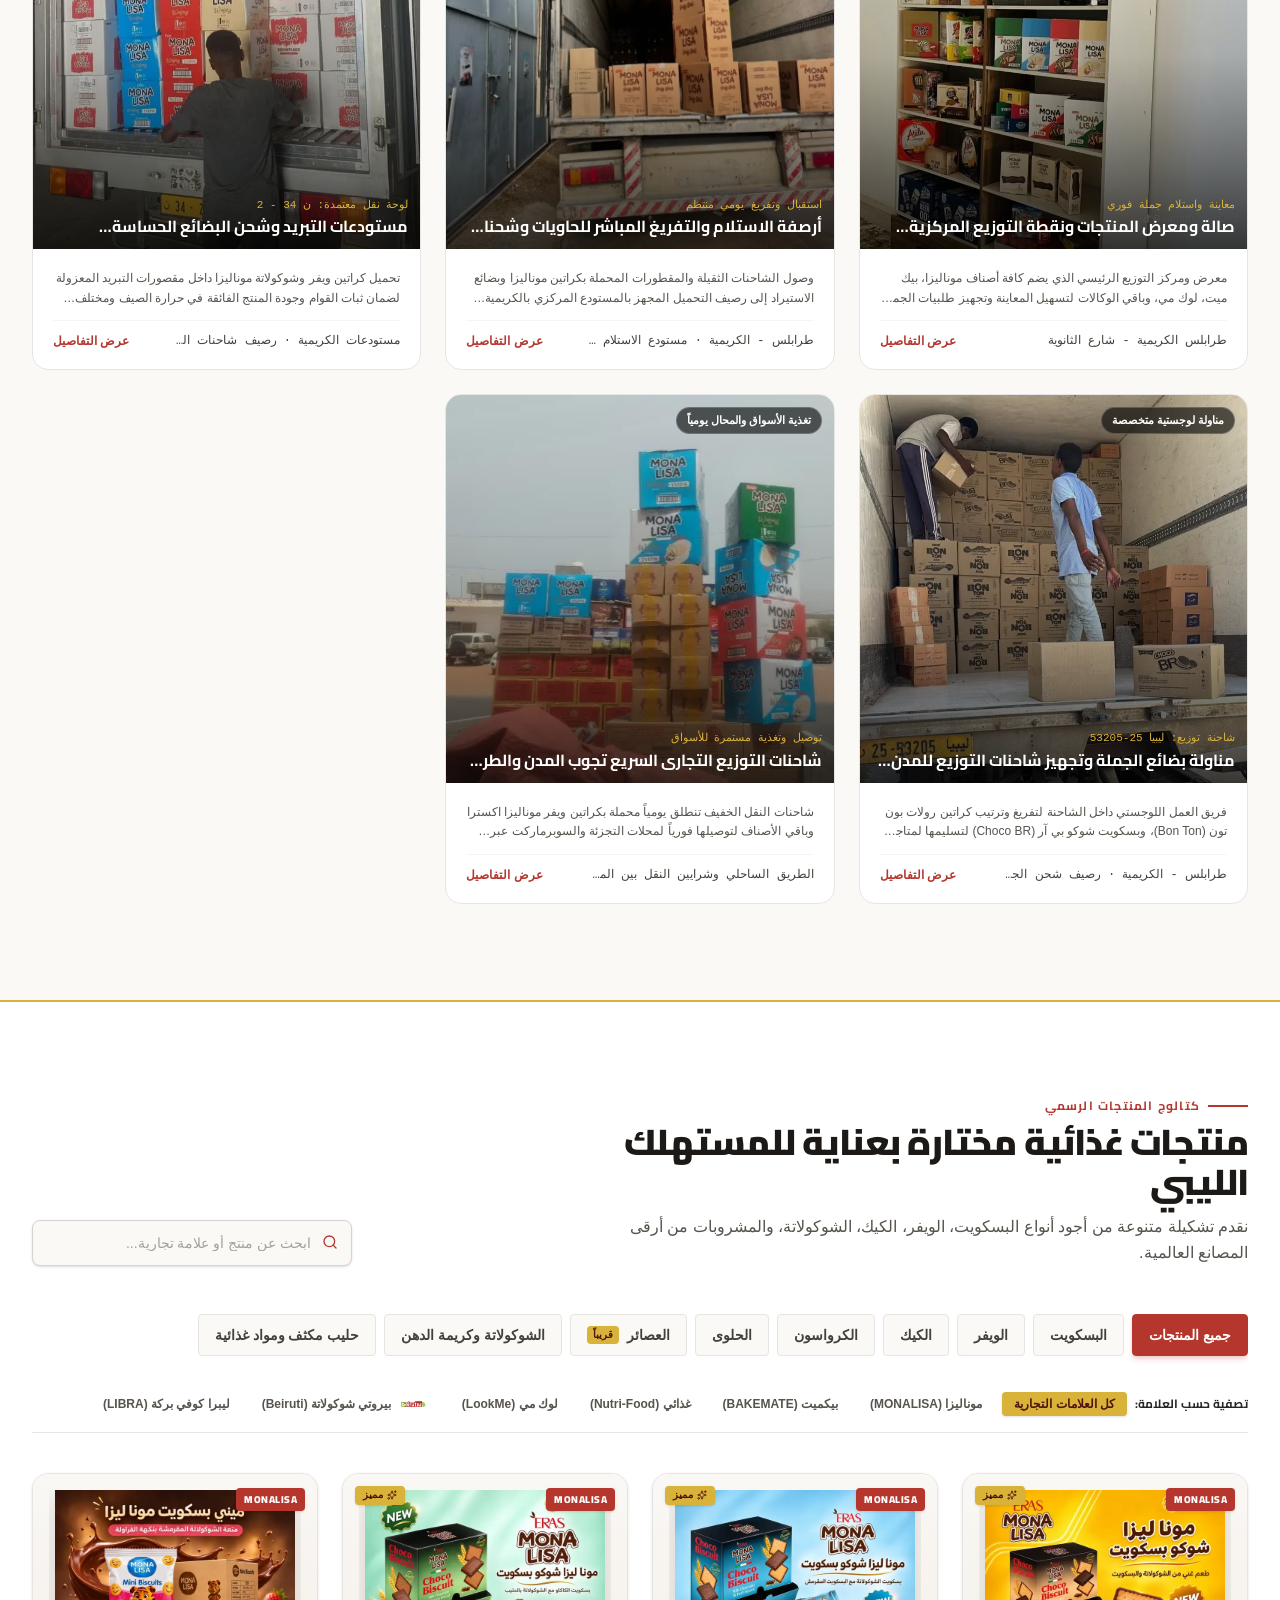
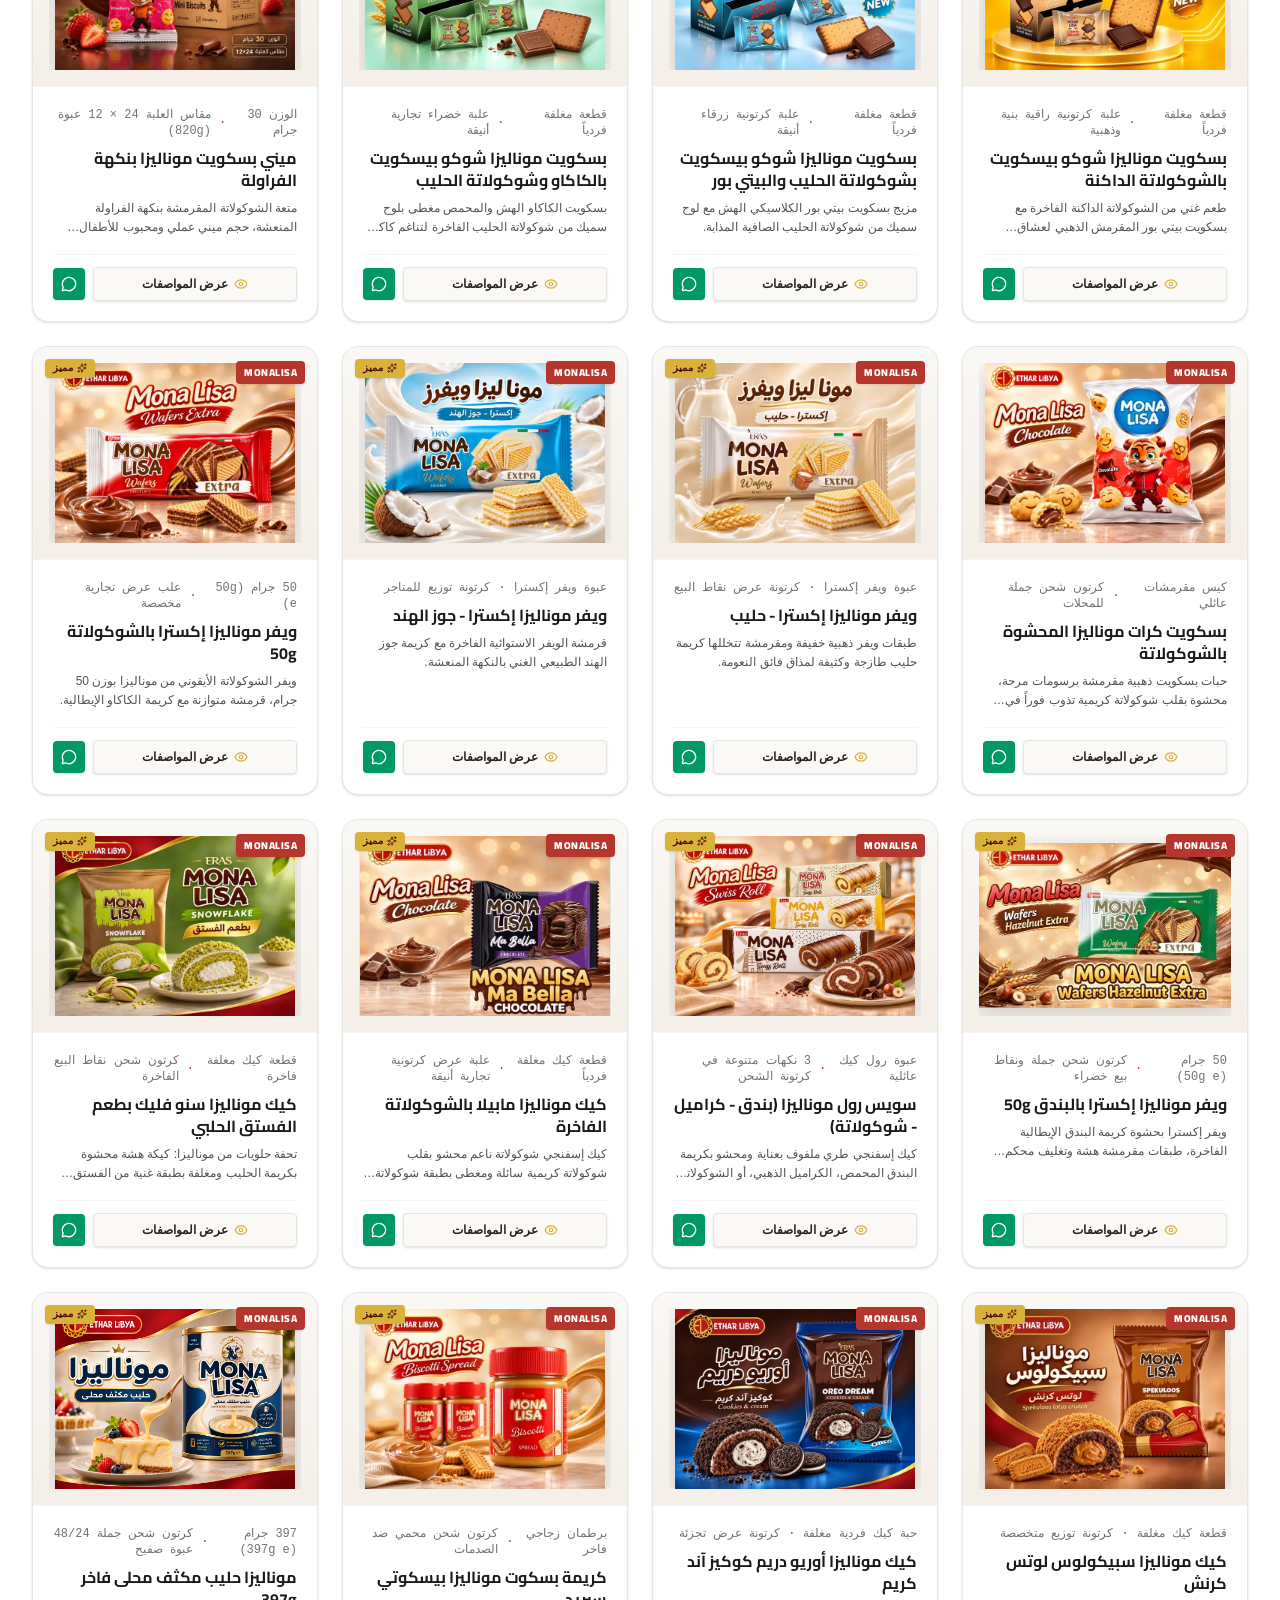
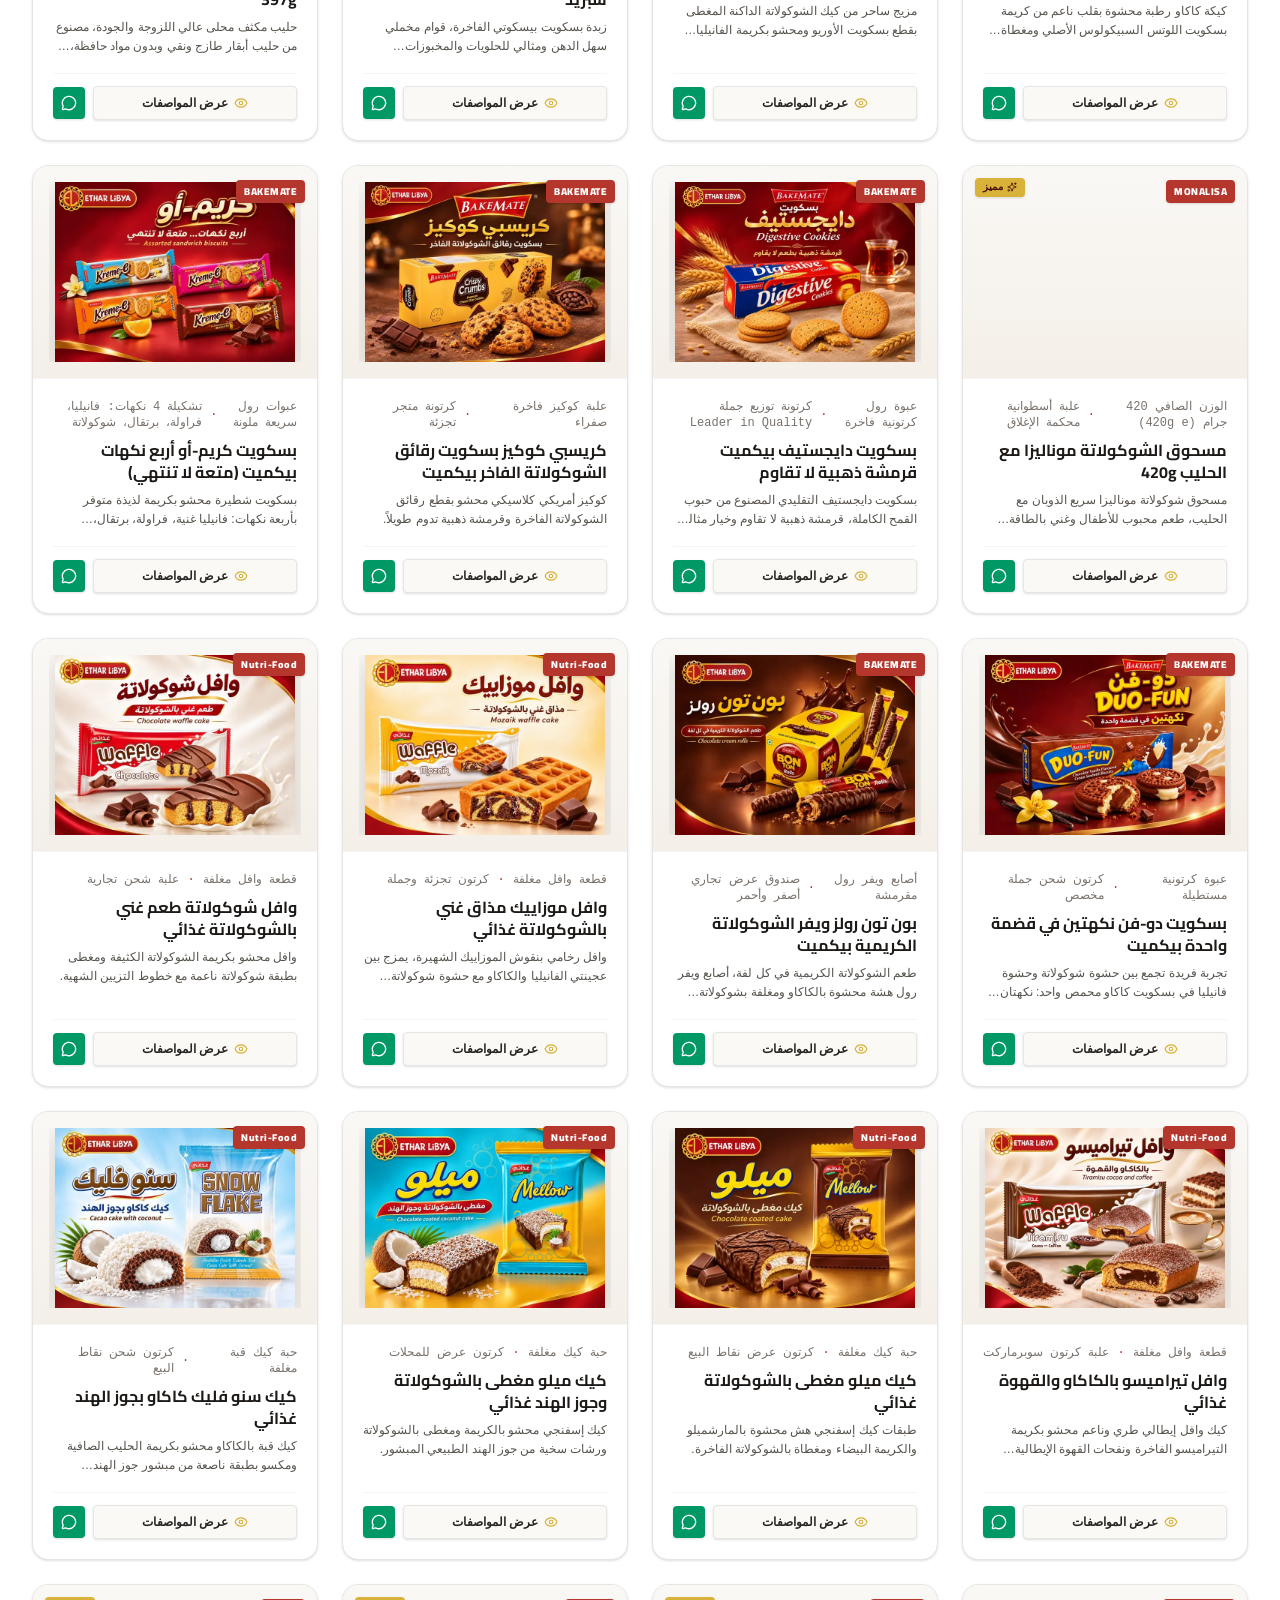
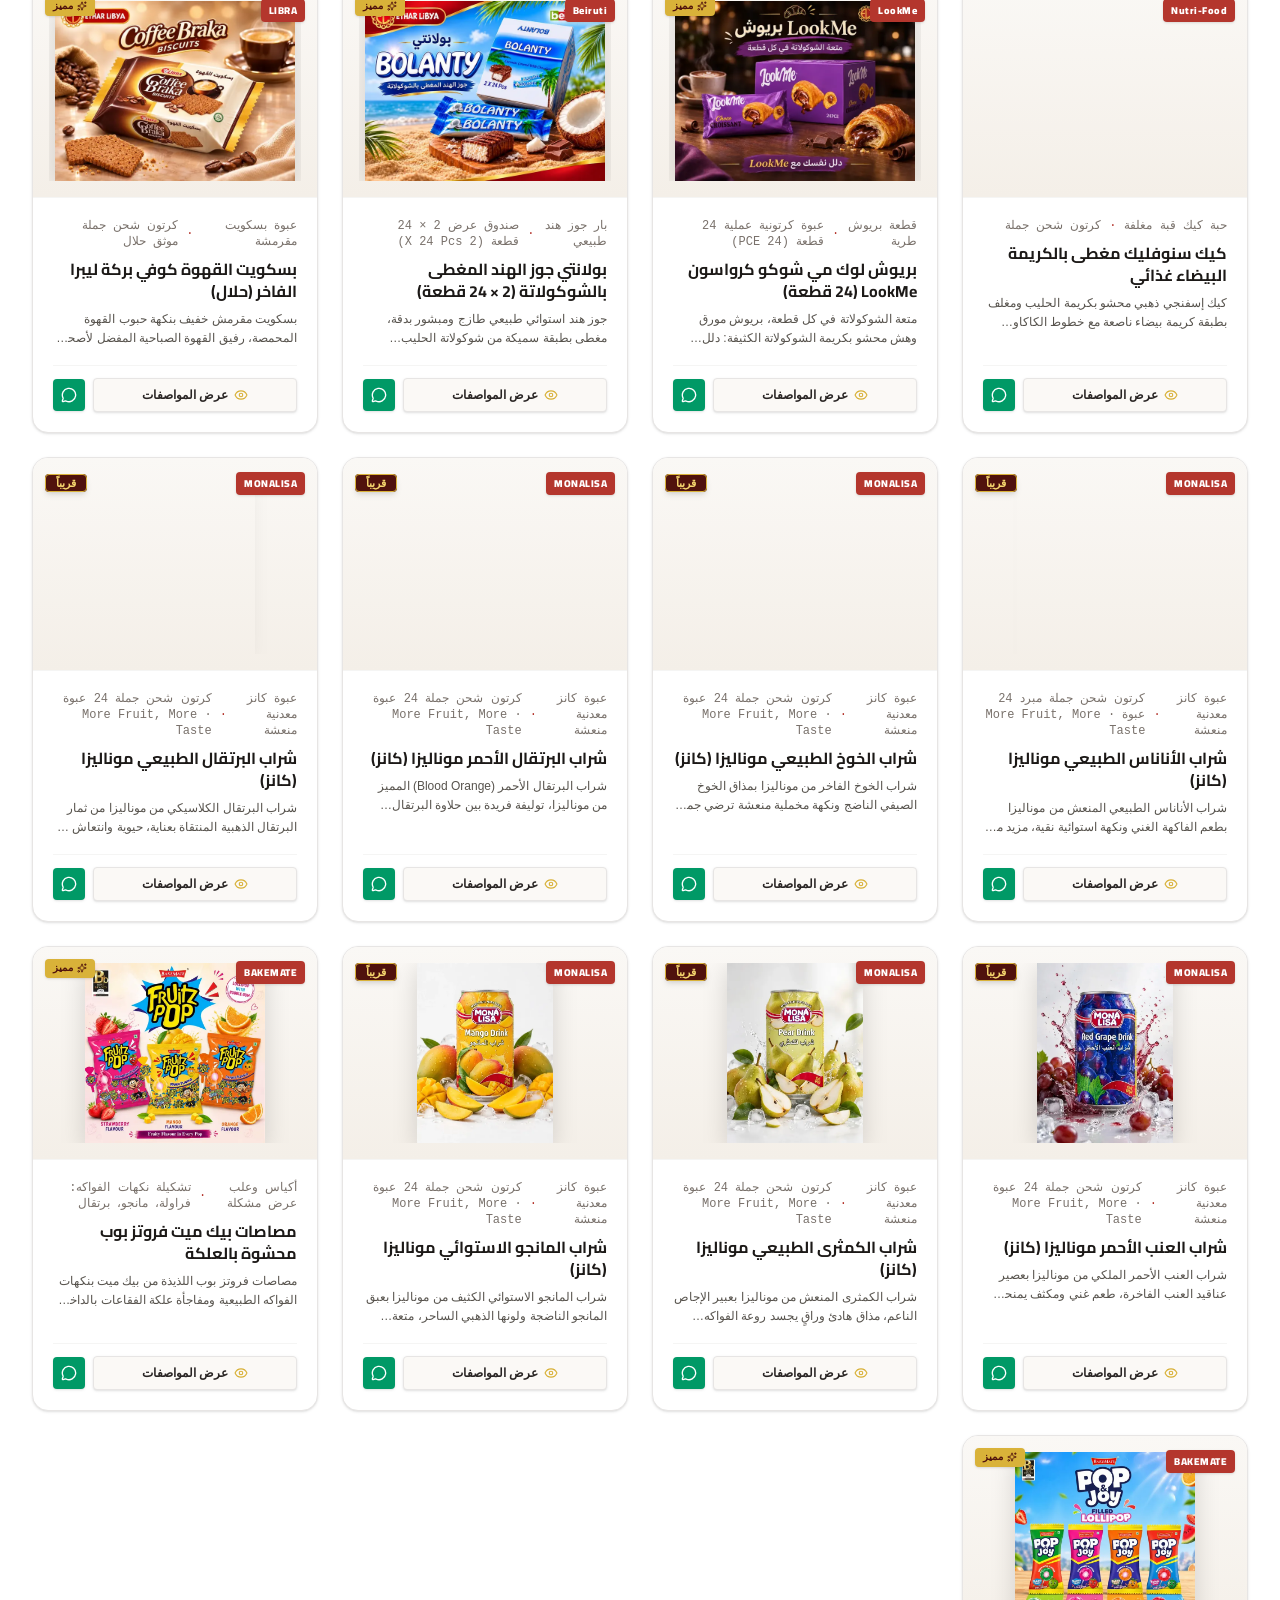
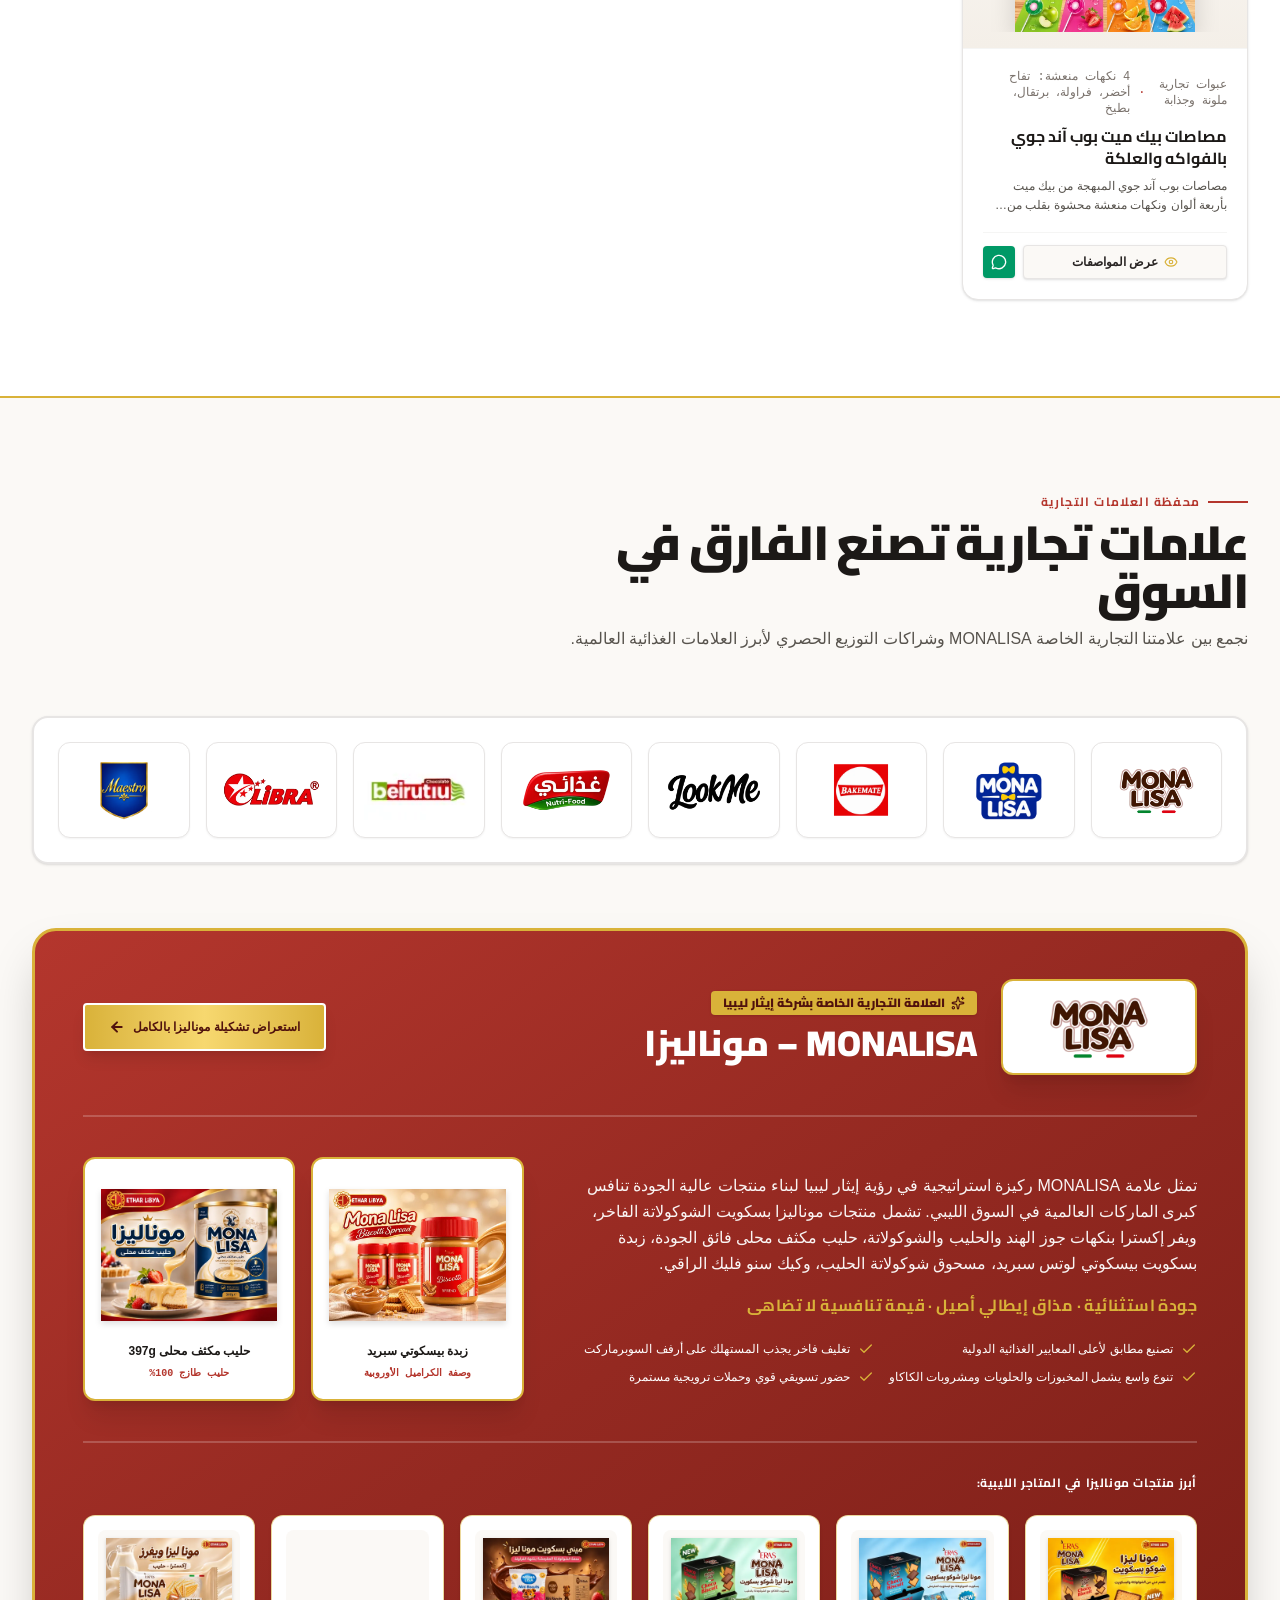
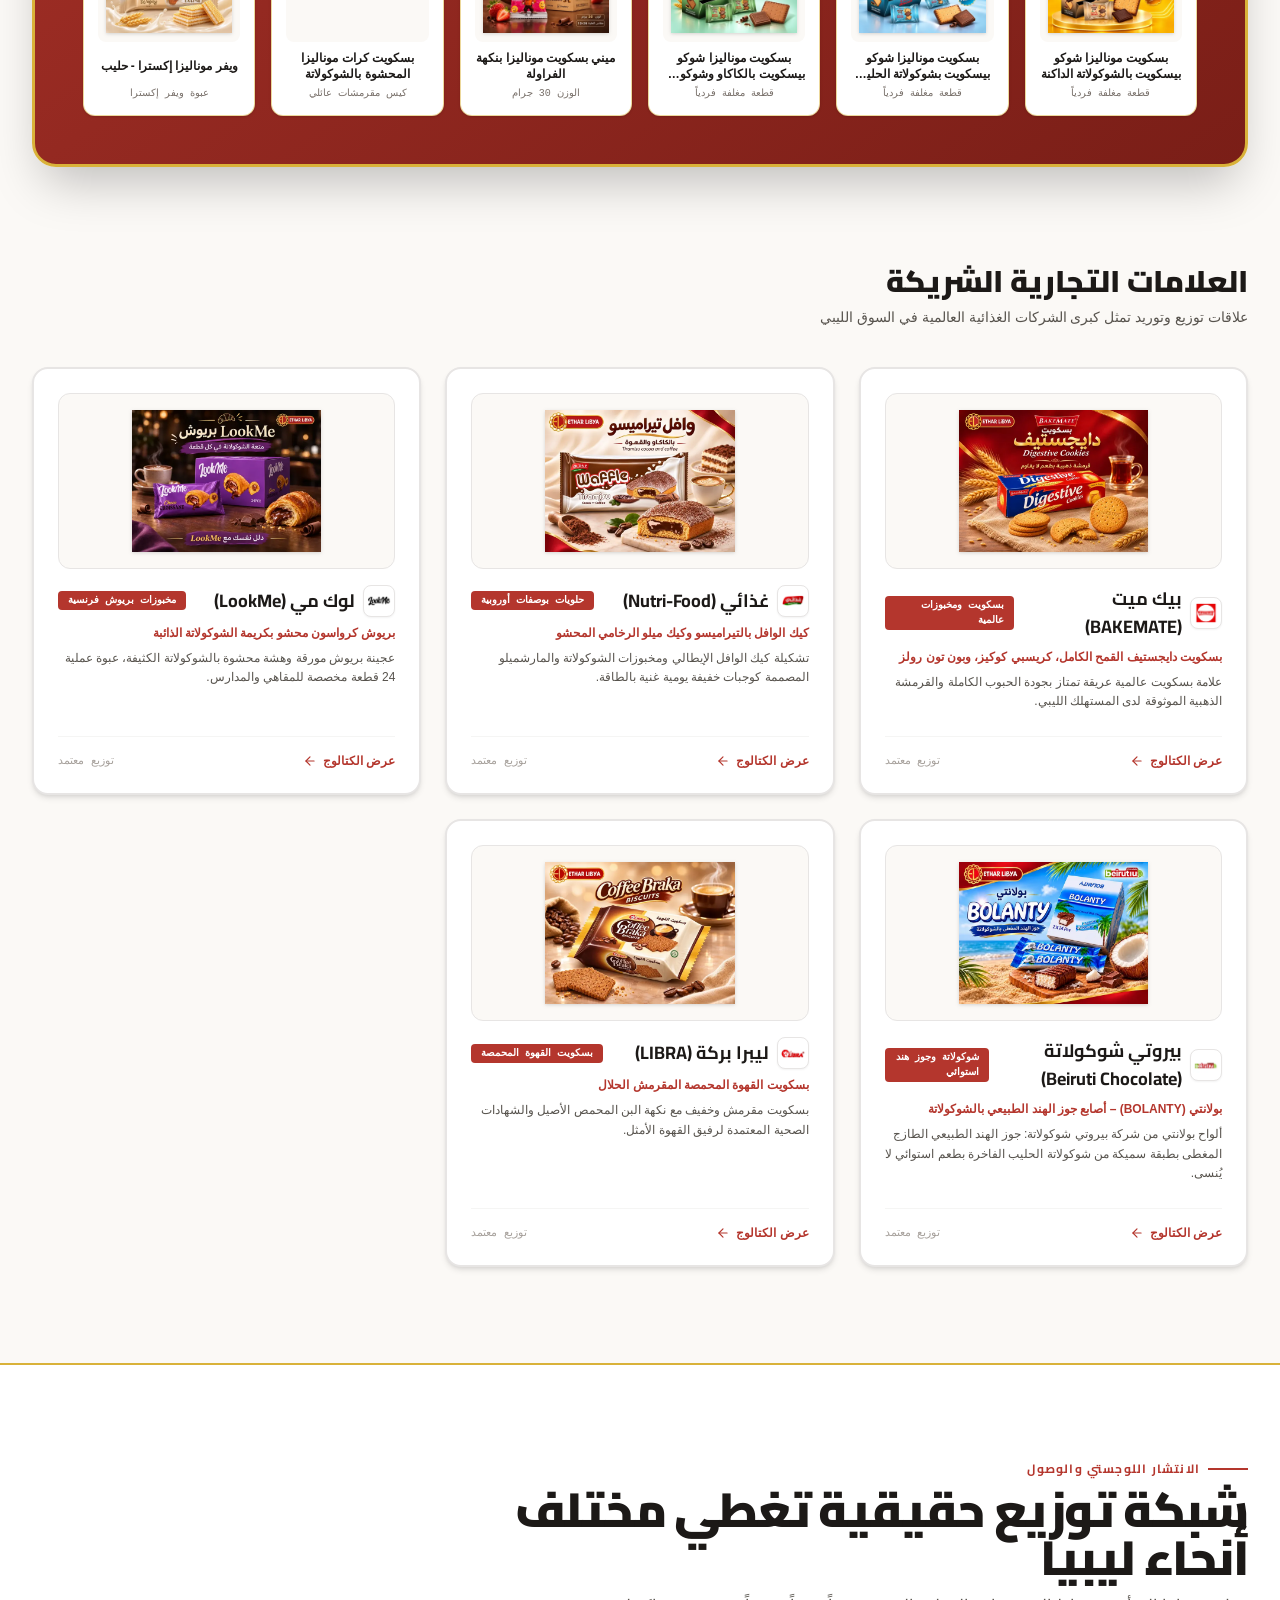
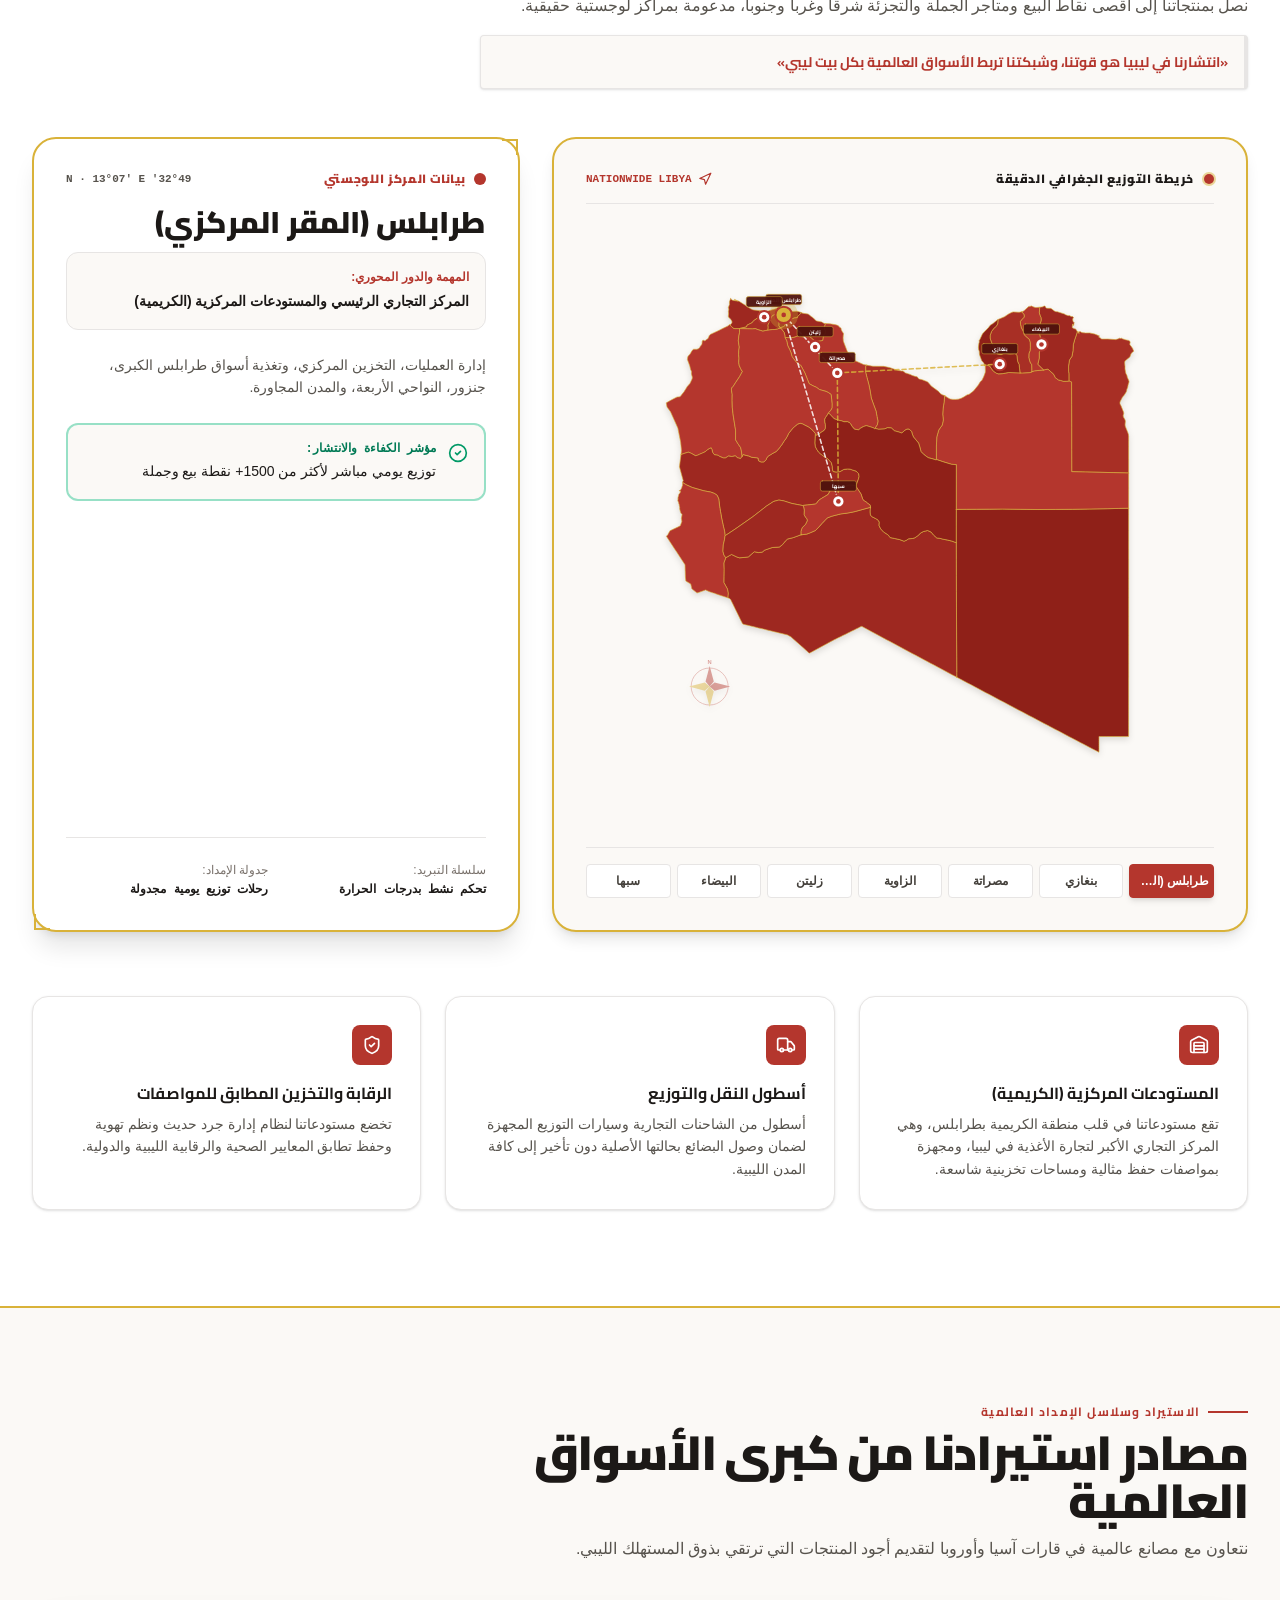
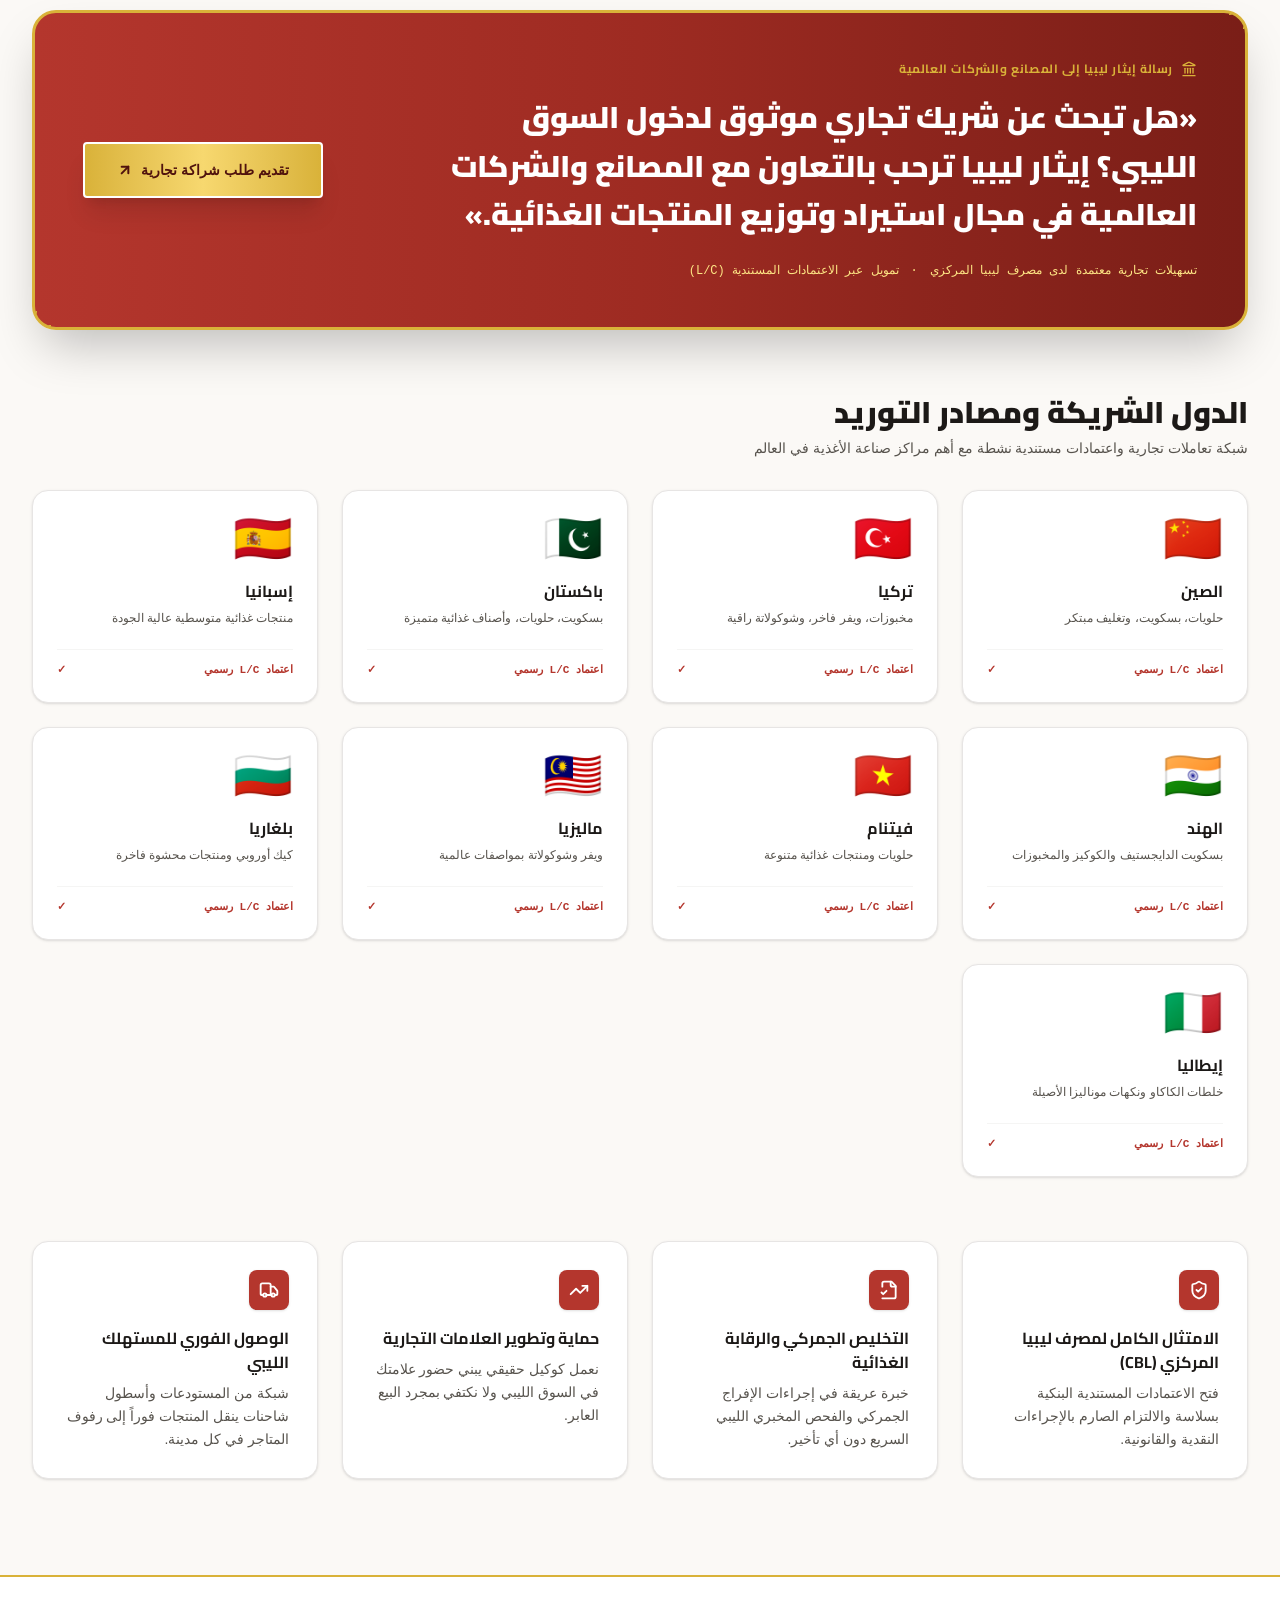
==== commit f02b459a: "deploy: 77d4453be4d5ca7f51b4b3ca60b9f27aebde4b40" ====
--- a/index.html
+++ b/index.html
@@ -13,10 +13,11 @@
     <link rel="preconnect" href="https://fonts.googleapis.com">
     <link rel="preconnect" href="https://fonts.gstatic.com" crossorigin>
     <link href="https://fonts.googleapis.com/css2?family=Cairo:wght@300;400;500;600;700;800;900&family=Tajawal:wght@400;500;700&display=swap" rel="stylesheet">
+    <script type="module" crossorigin src="./assets/index-Cfml-12I.js"></script>
+    <link rel="stylesheet" crossorigin href="./assets/index-ze94PTpM.css">
   </head>
   <body>
     <div id="root"></div>
-    <script type="module" src="/src/main.tsx"></script>
   </body>
 </html>
 
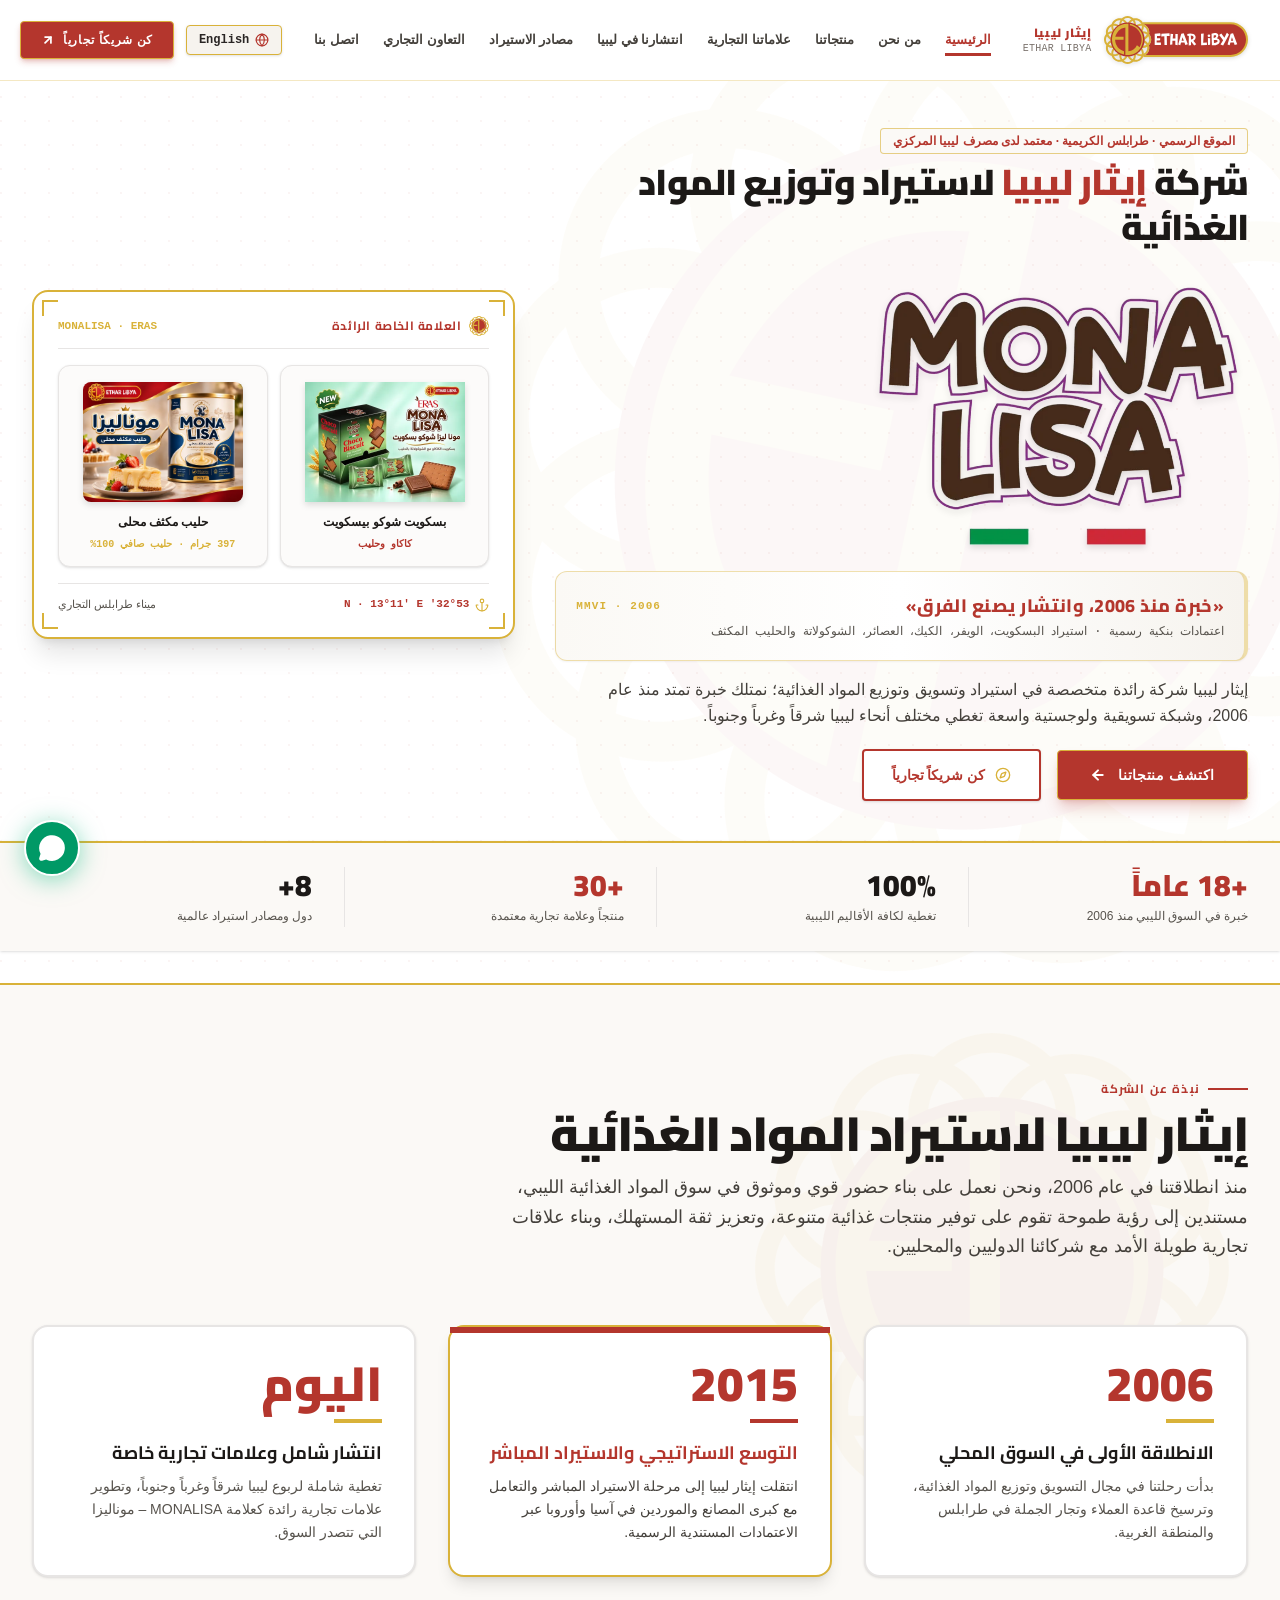
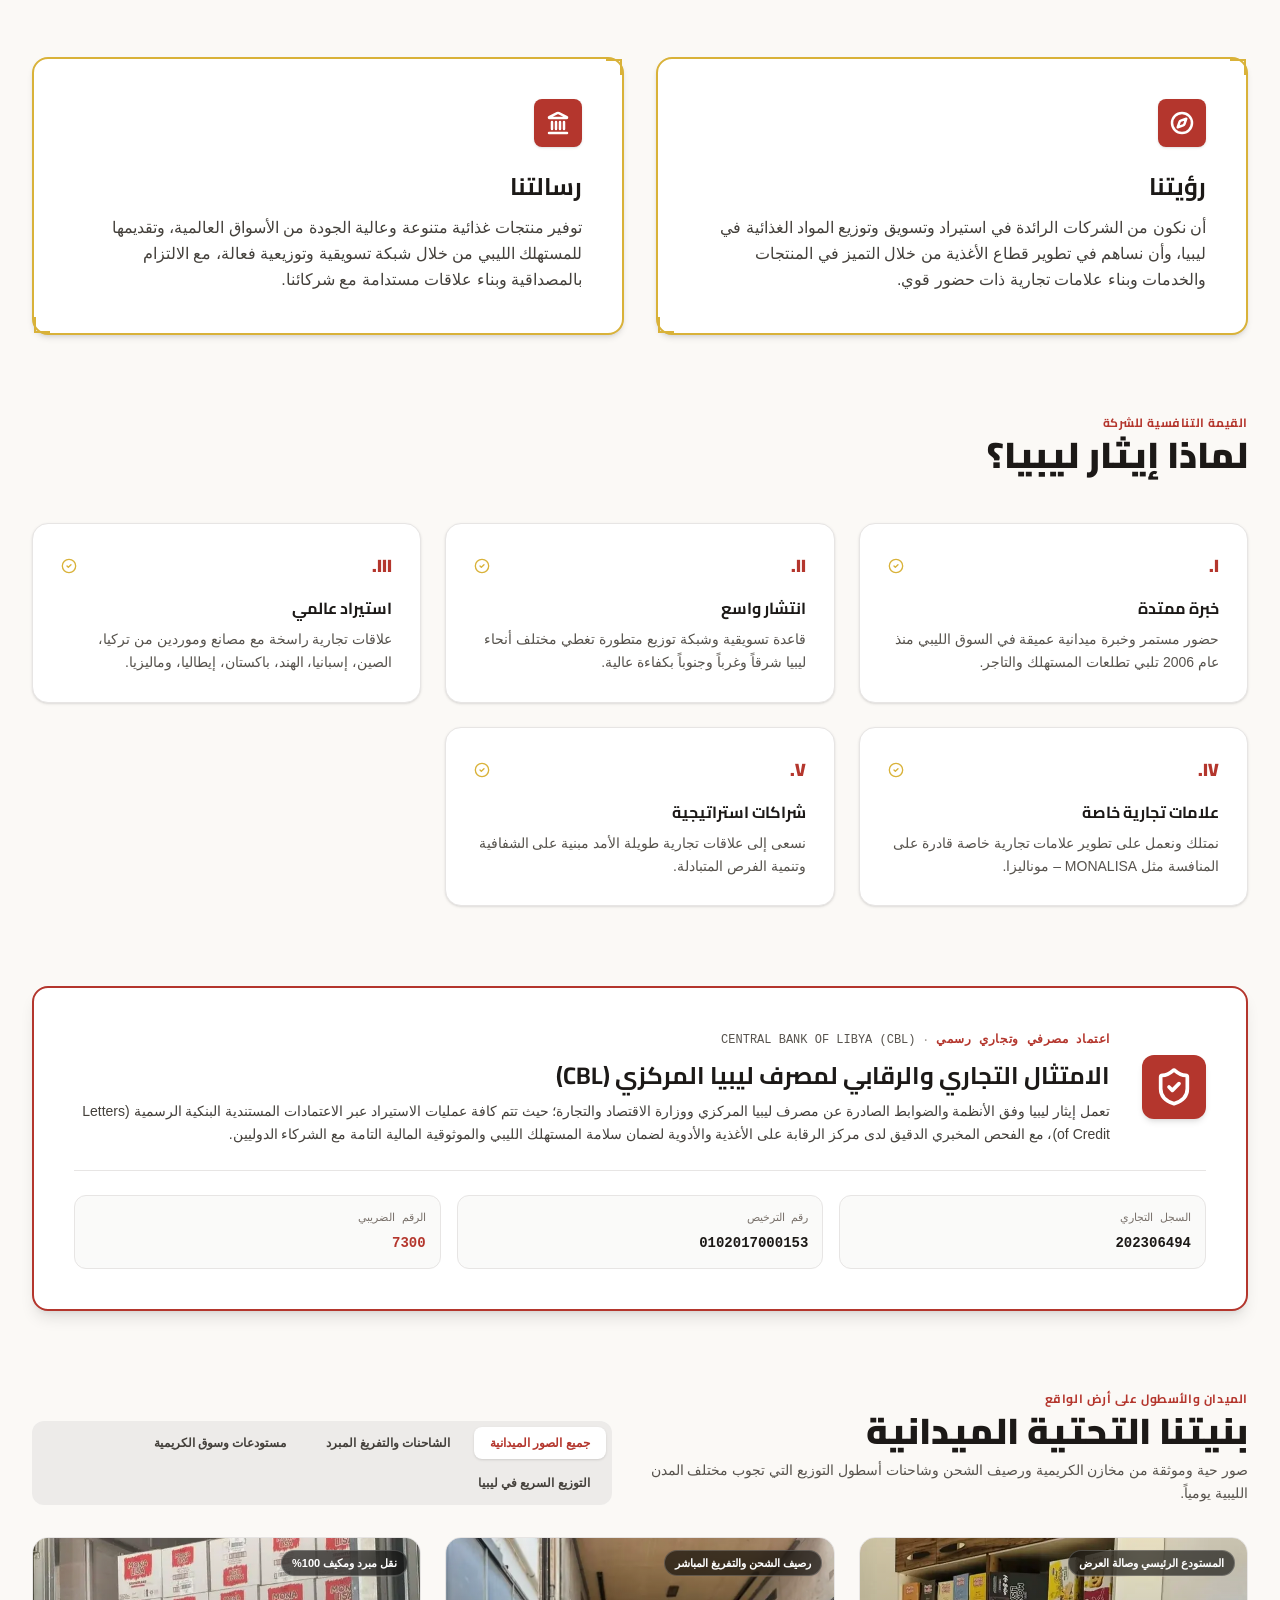
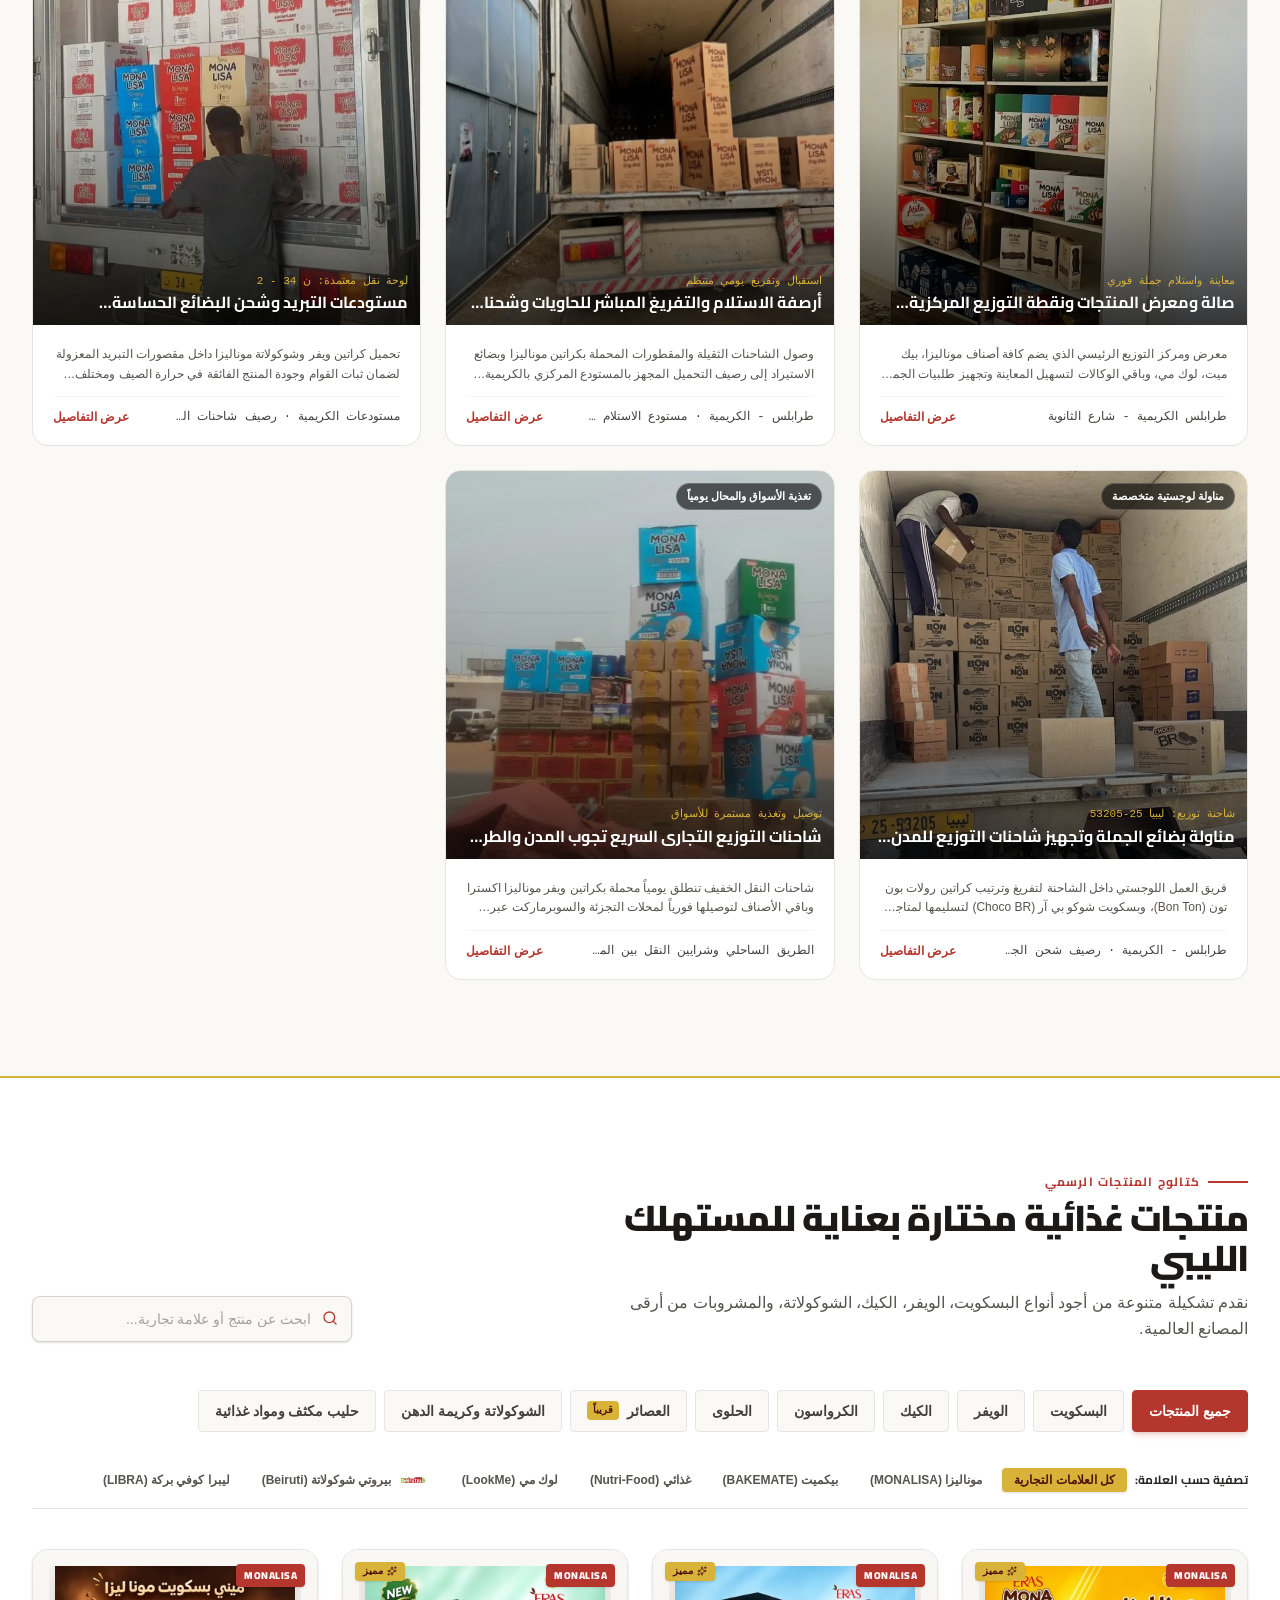
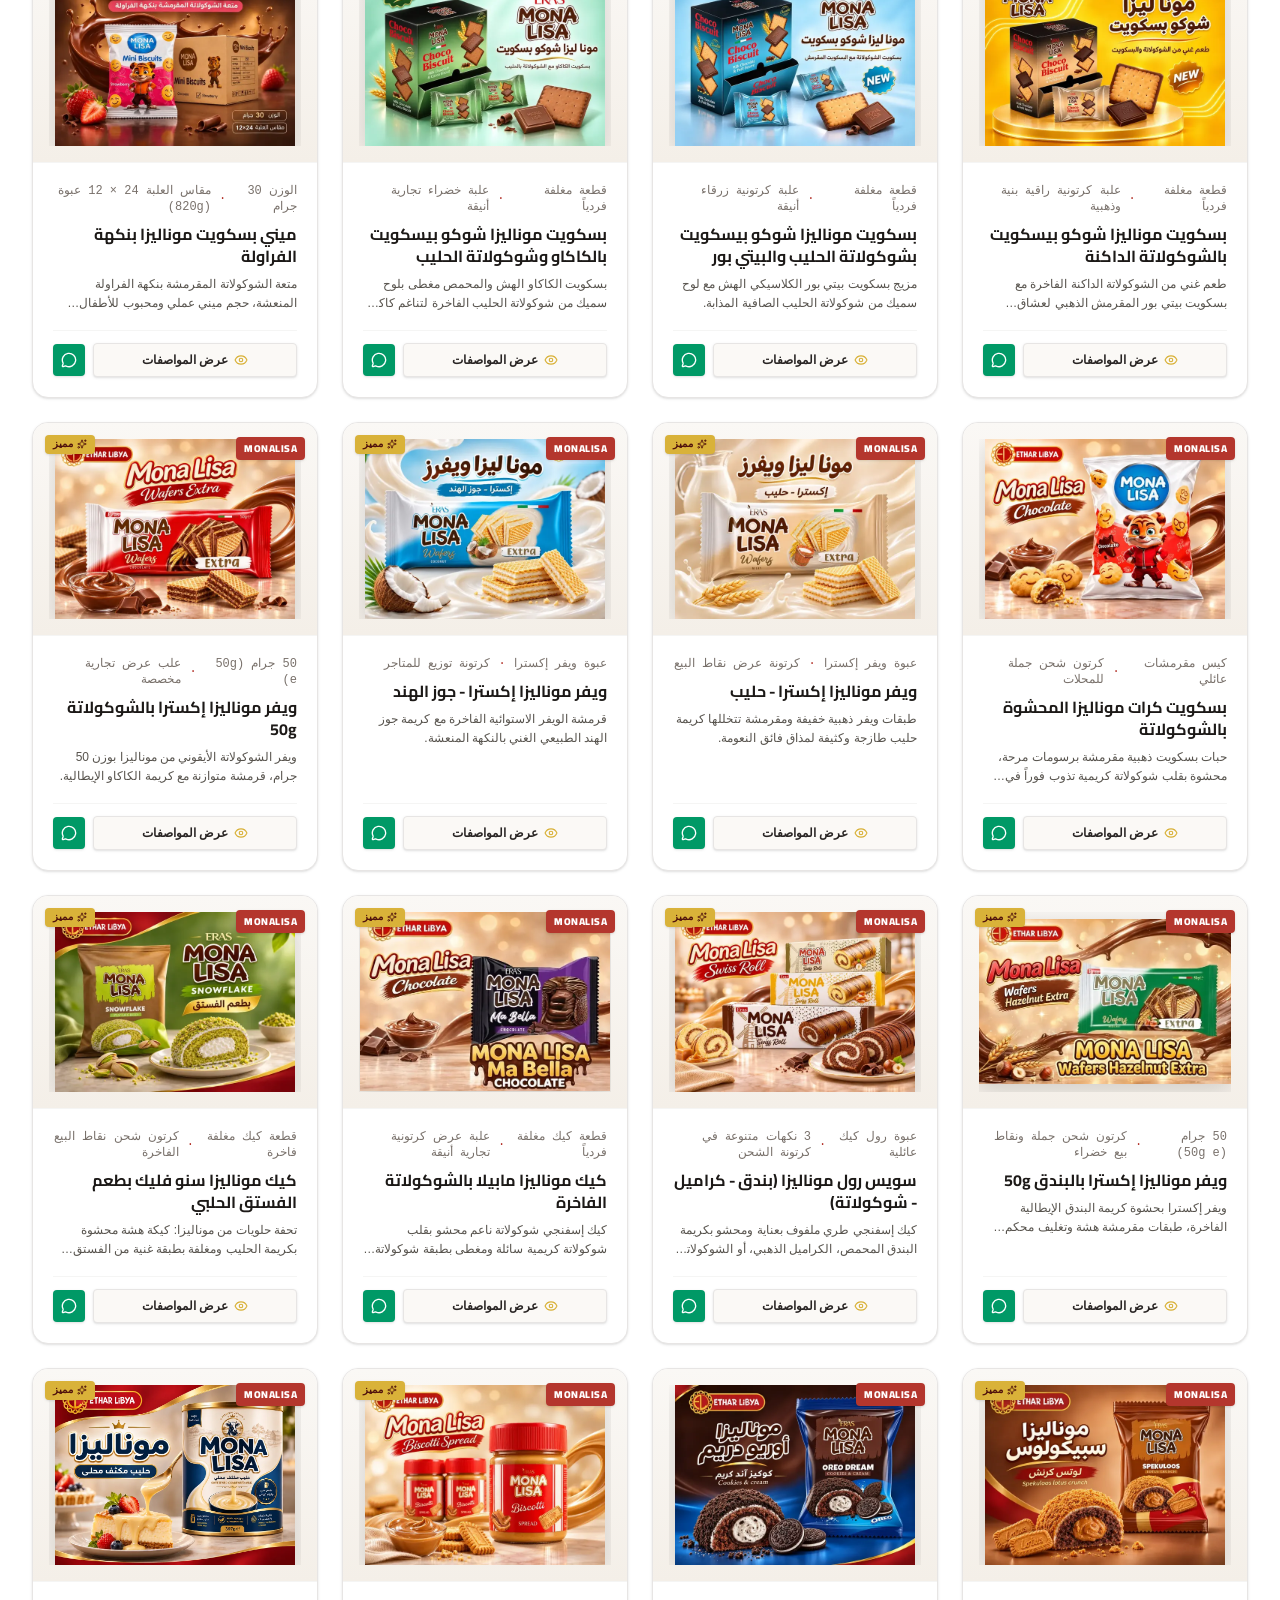
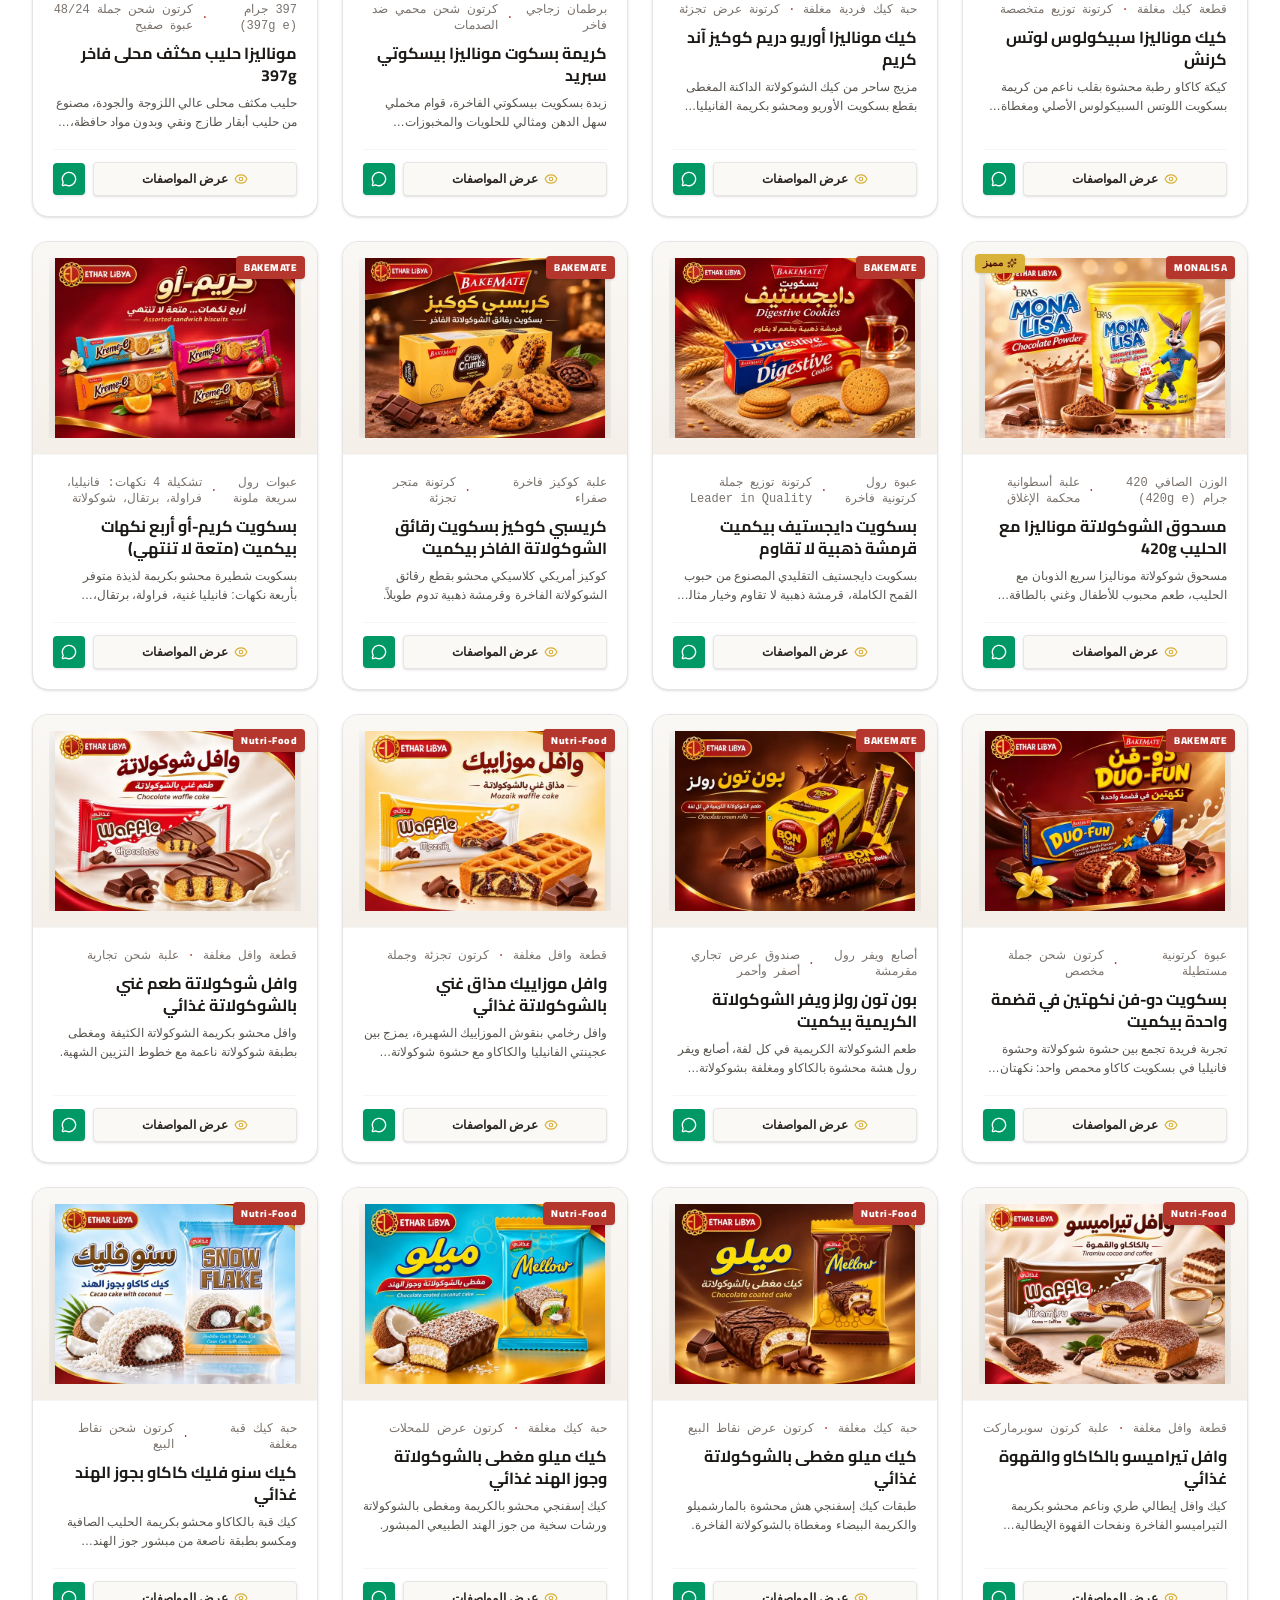
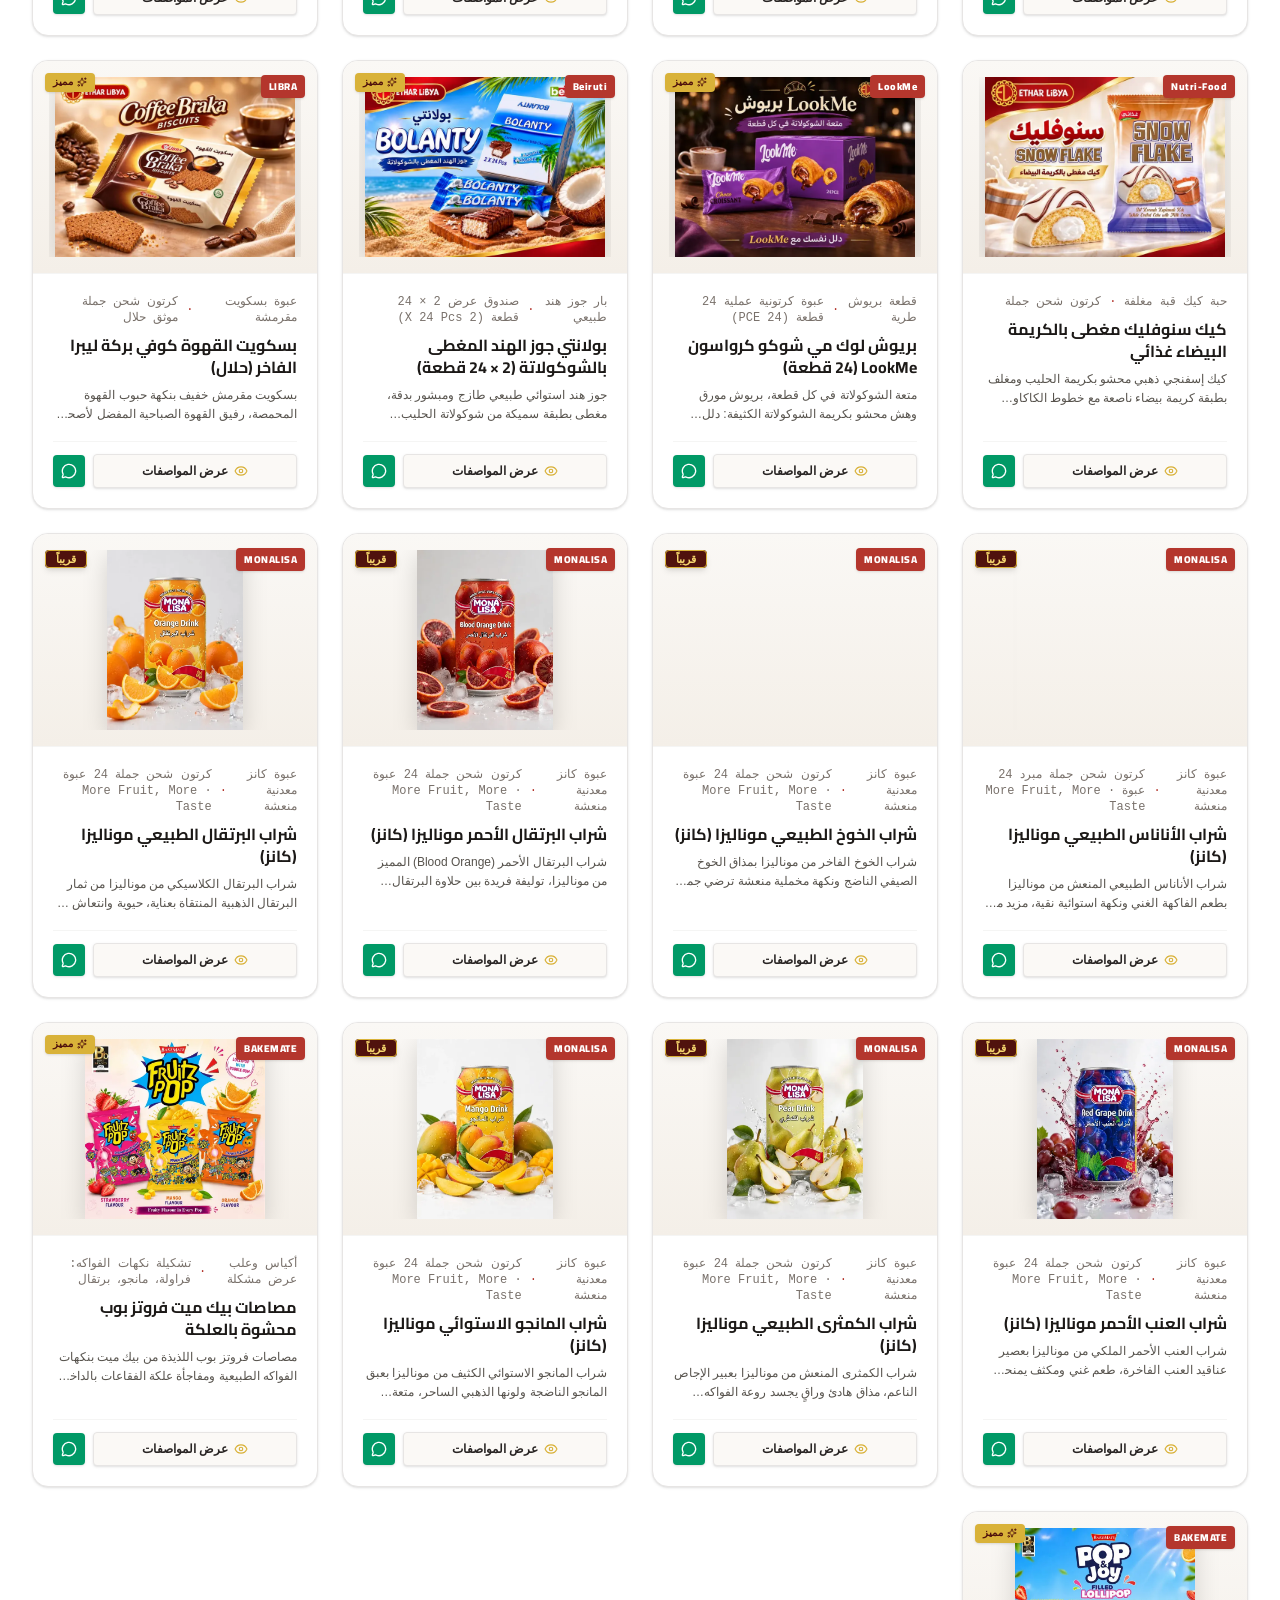
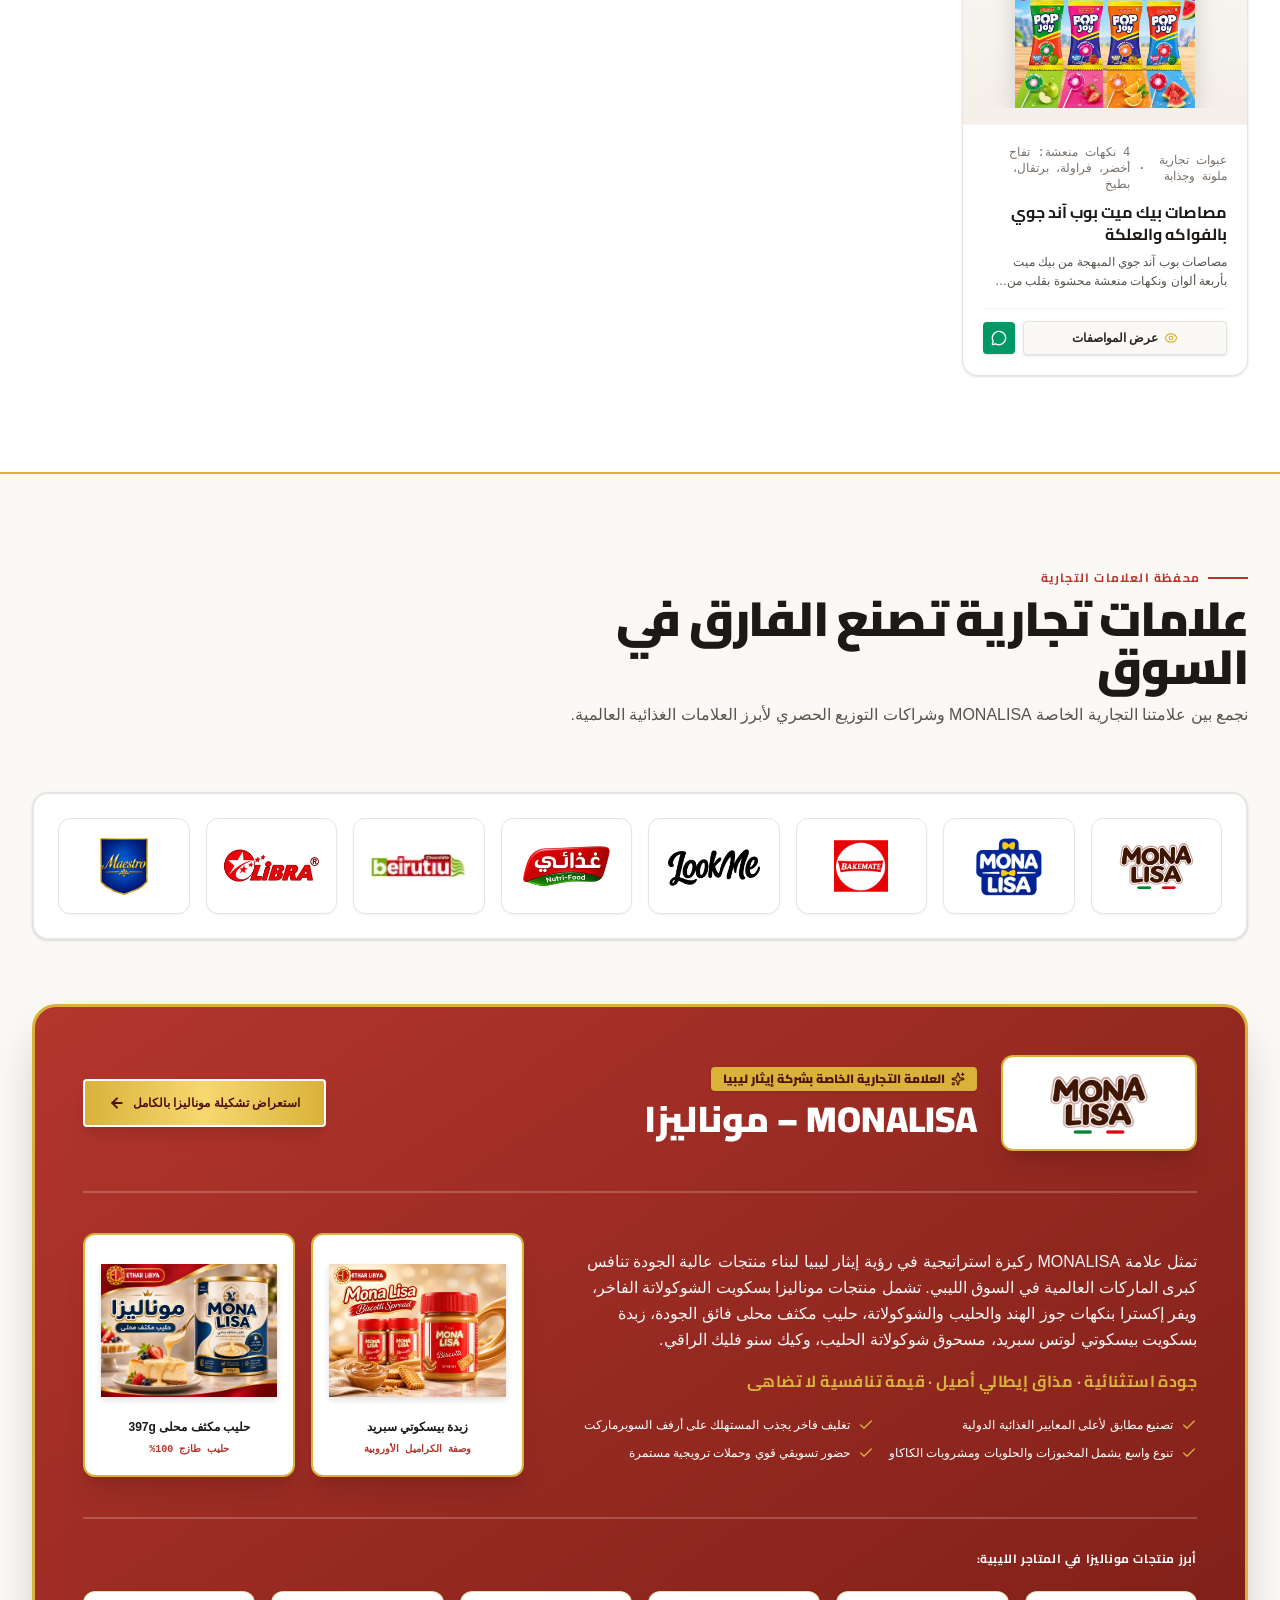
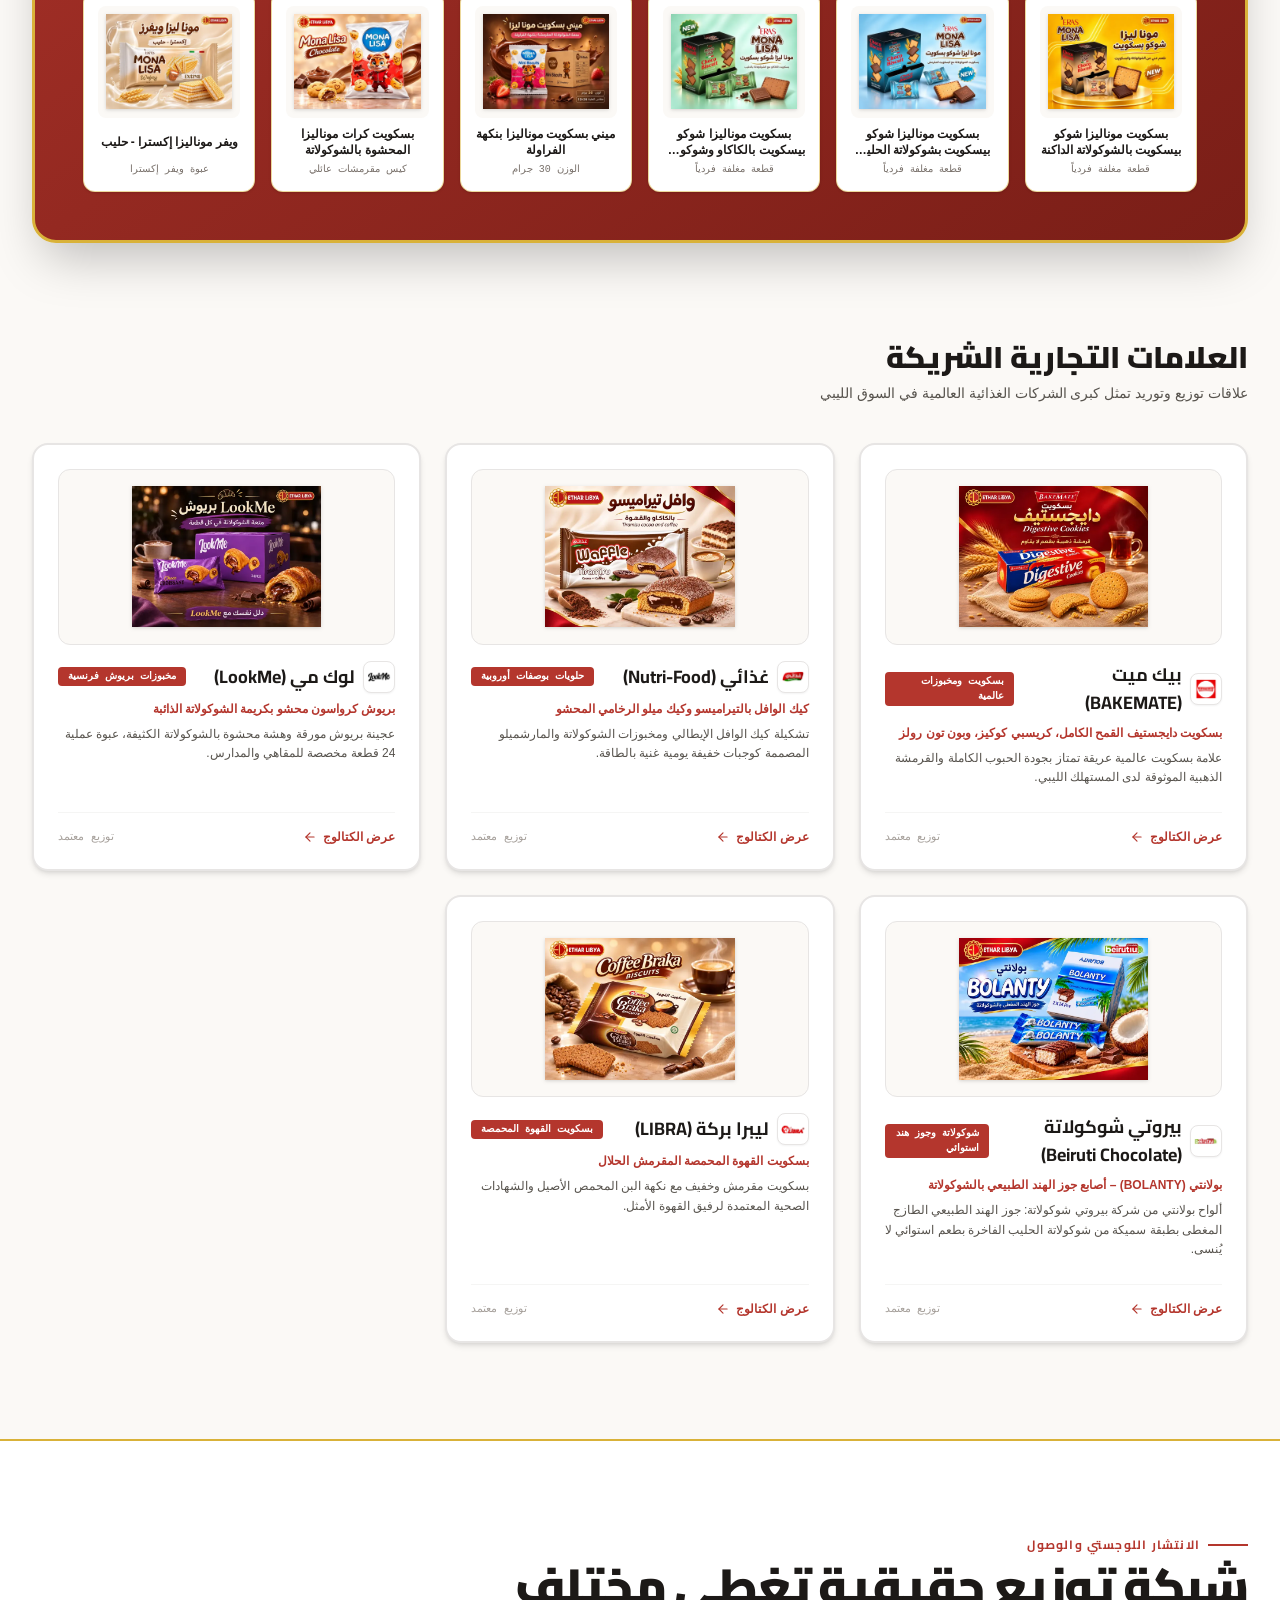
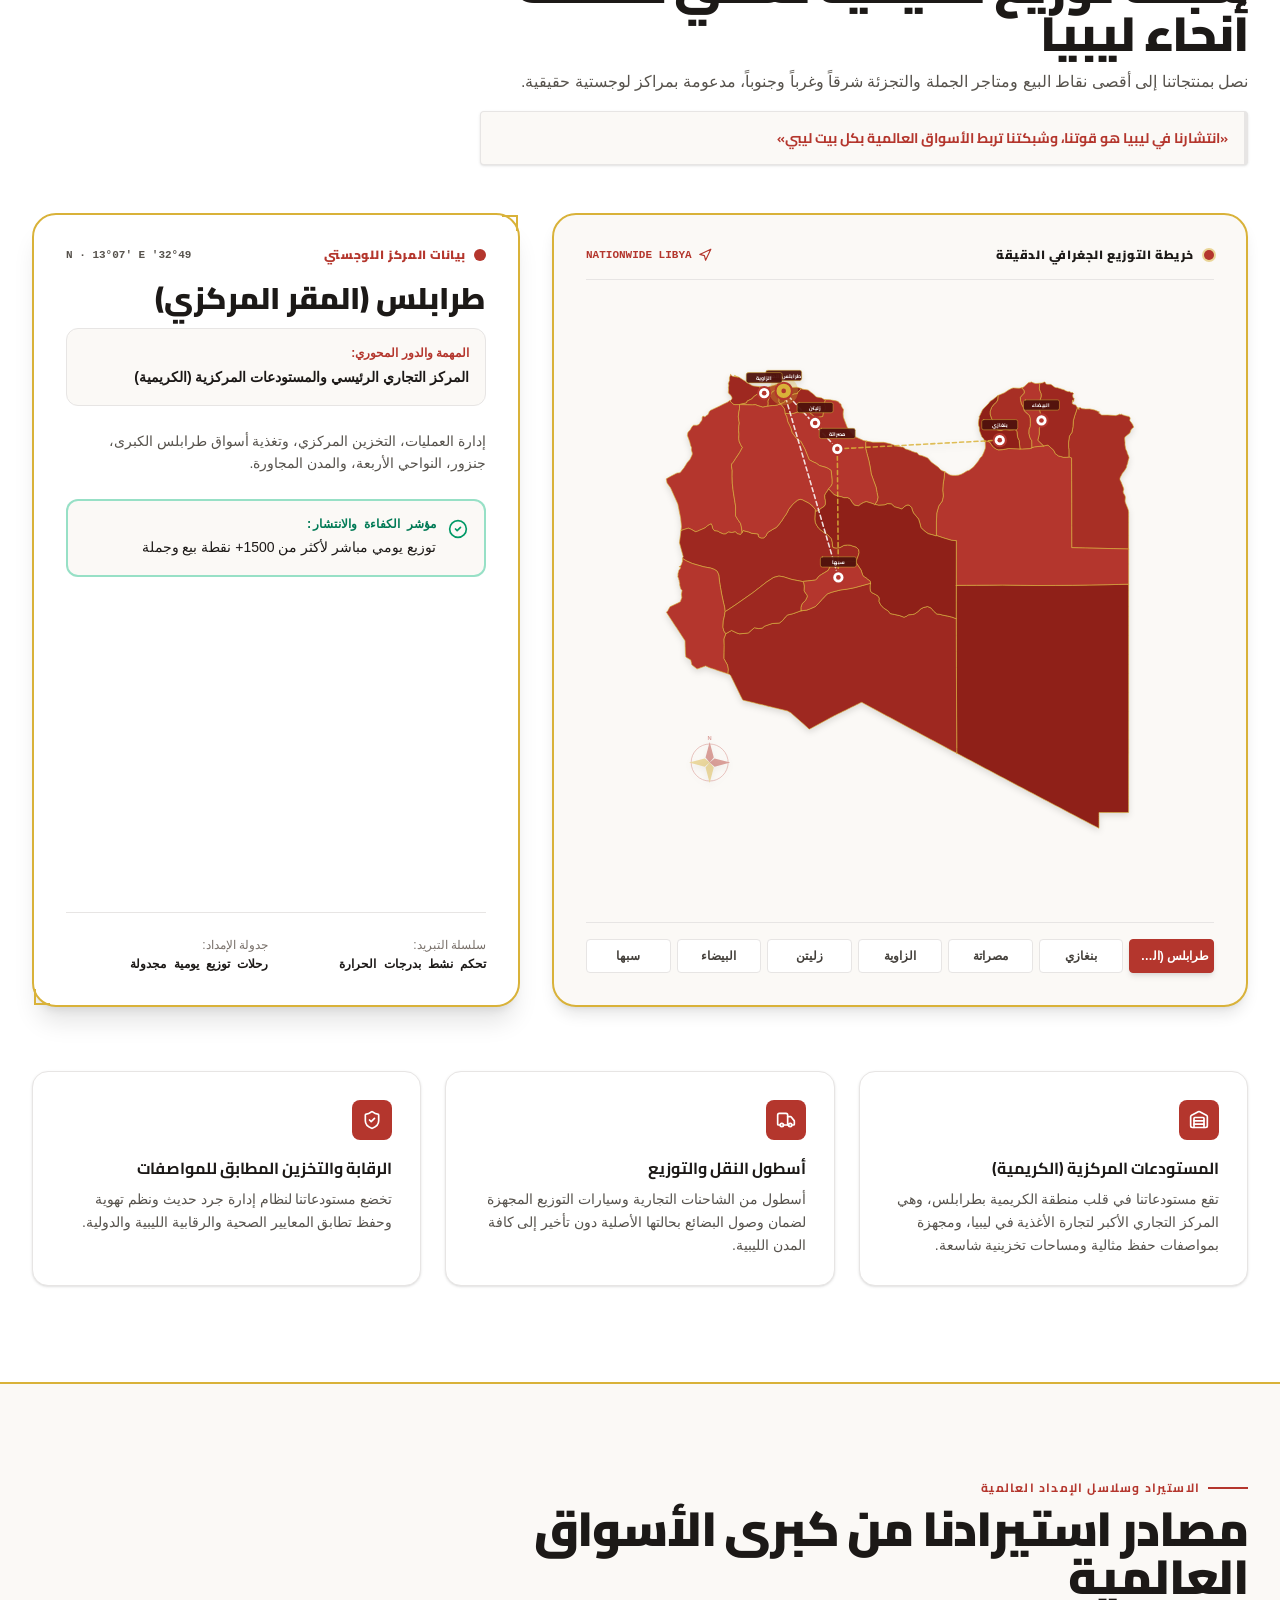
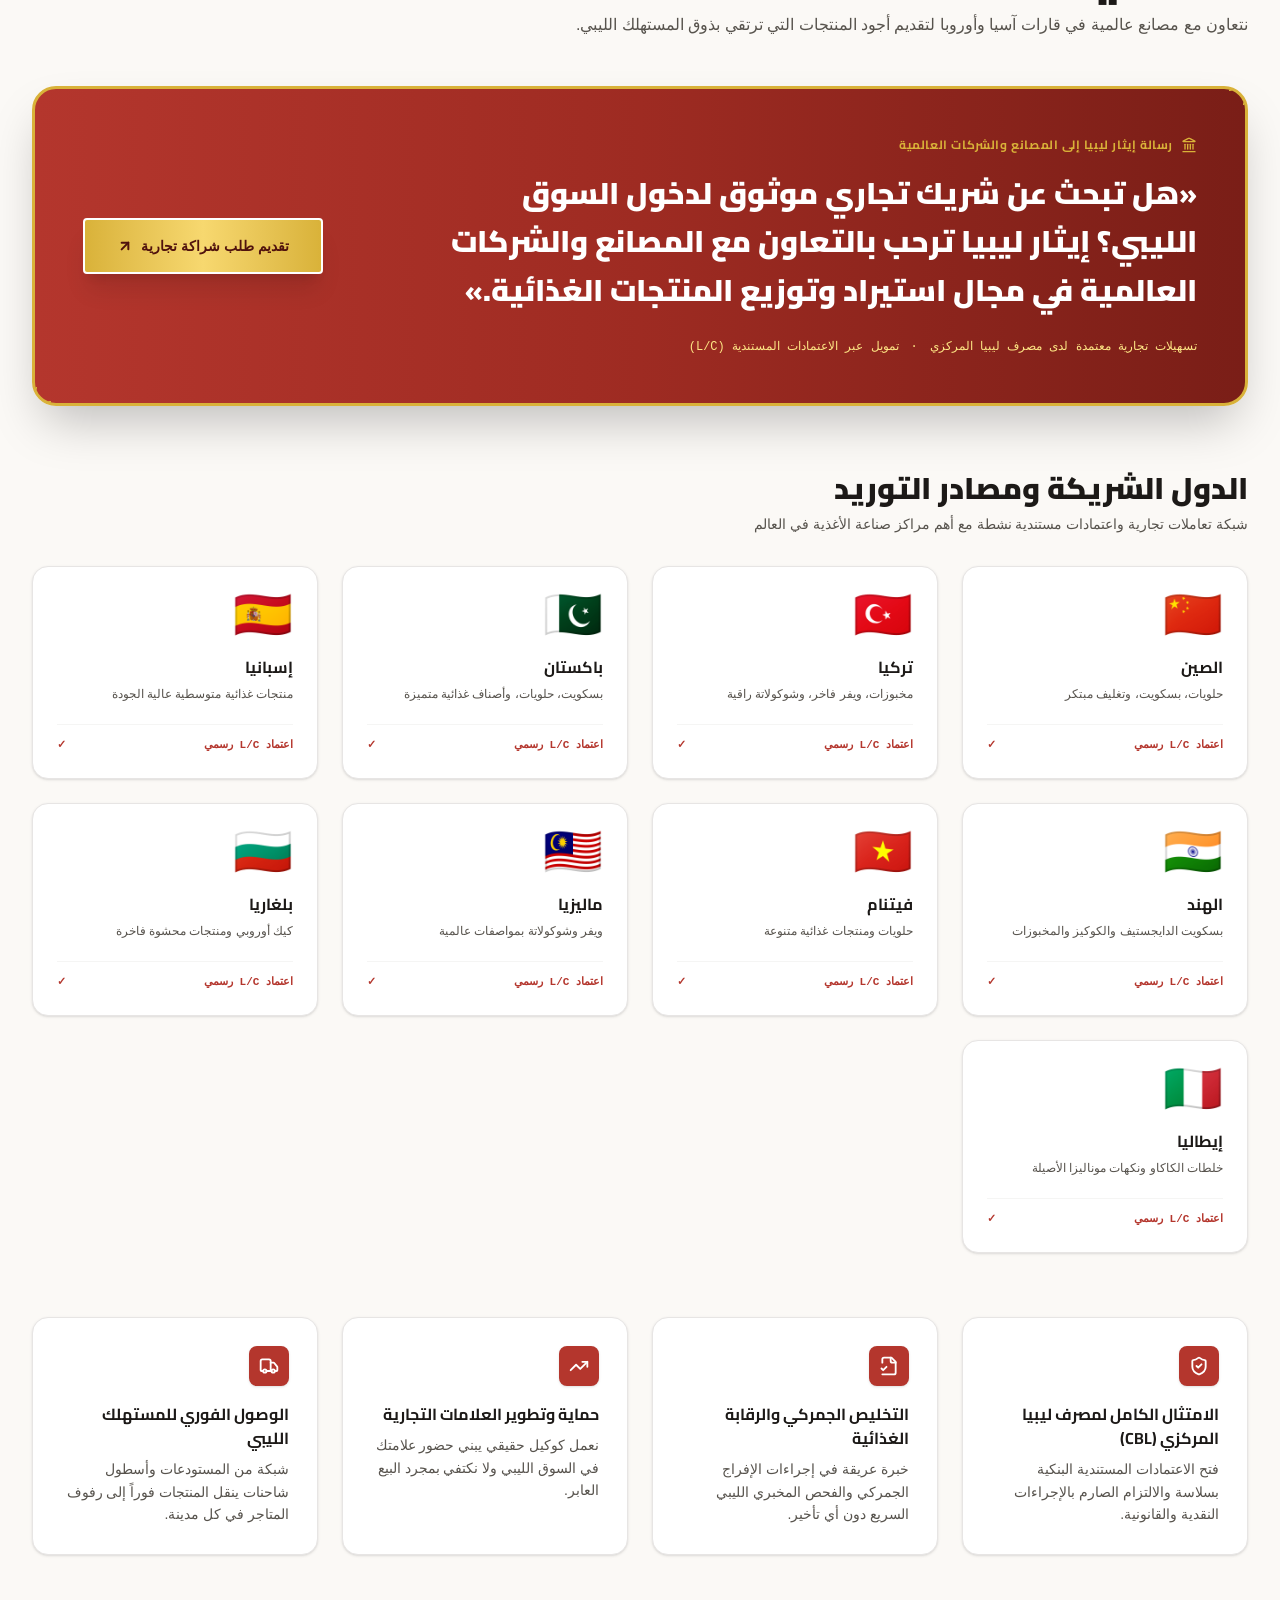
==== commit 8970648e: "deploy: production build from 9eb43a3cf1476de1e42f4252727feae8d5cb436e" ====
--- a/index.html
+++ b/index.html
@@ -3,21 +3,297 @@
   <head>
     <meta charset="UTF-8" />
     <meta name="viewport" content="width=device-width, initial-scale=1.0" />
-    <title>شركة إيثار ليبيا لاستيراد المواد الغذائية | Ethar Libya Food Import</title>
-    <meta name="description" content="البوابة الرسمية لشركة إيثار ليبيا لاستيراد وتسويق وتوزيع المواد الغذائية - معتمدة لدى مصرف ليبيا المركزي (CBL) وخبرة ممتدة منذ 2006 في ربوع ليبيا." />
+    <meta http-equiv="X-UA-Compatible" content="IE=edge" />
+
+    <!-- Primary SEO Title & Meta -->
+    <title>شركة إيثار ليبيا لاستيراد المواد الغذائية | Ethar Libya</title>
+    <meta
+      name="description"
+      content="الموقع الرسمي لشركة إيثار ليبيا لاستيراد وتوزيع المواد الغذائية بالجملة (طرابلس الكريمية) منذ 2006 — بسكويت موناليزا MONALISA، ويفر، كيك، عصائر وحليب مكثف."
+    />
+    <meta
+      name="keywords"
+      content="إيثار ليبيا, ايثار ليبيا, أيثار ليبيا, شركة إيثار ليبيا لاستيراد المواد الغذائية, شركات استيراد المواد الغذائية في ليبيا, توزيع مواد غذائية بالجملة طرابلس الكريمية, وكيل بسكويت موناليزا ليبيا, بسكويت MONALISA, ويفر موناليزا, كيك سويس رول, حليب مكثف محلى موناليزا, عصائر موناليزا, بسكويت بيك ميت BAKEMATE, دايجستيف, كرواسون LookMe, شوكولاتة بيروتي Beiruti, بسكويت القهوة LIBRA, وافل Nutri-Food, استيراد مواد غذائية بنغازي مصراتة سبها, مصرف ليبيا المركزي CBL, Ethar Libya, etharlibya.com.ly"
+    />
+    <meta name="author" content="شركة إيثار ليبيا لاستيراد المواد الغذائية | Ethar Libya" />
+    <meta
+      name="robots"
+      content="index, follow, max-image-preview:large, max-snippet:-1, max-video-preview:-1"
+    />
+    <meta name="theme-color" content="#b4362d" />
+
+    <!-- Canonical & Bilingual Links -->
+    <link rel="canonical" href="https://etharlibya.com.ly/" />
+    <link rel="alternate" hreflang="ar-LY" href="https://etharlibya.com.ly/" />
+    <link rel="alternate" hreflang="ar" href="https://etharlibya.com.ly/" />
+    <link rel="alternate" hreflang="en" href="https://etharlibya.com.ly/" />
+    <link rel="alternate" hreflang="x-default" href="https://etharlibya.com.ly/" />
+
+    <!-- Circular Brand Icons: Google Search Site Icon, Browser Tabs & iOS/Android -->
+    <link rel="icon" type="image/png" sizes="192x192" href="./favicon-192x192.png" />
+    <link rel="icon" type="image/png" sizes="96x96" href="./favicon-96x96.png" />
+    <link rel="icon" type="image/png" sizes="48x48" href="./favicon-48x48.png" />
+    <link rel="icon" type="image/svg+xml" href="./assets/aistudio/logoo_78024bca.svg" />
+    <link rel="shortcut icon" href="./favicon.ico" />
+    <link rel="apple-touch-icon" sizes="180x180" href="./apple-touch-icon.png" />
+    <link rel="manifest" href="./manifest.webmanifest" />
+
+    <!-- OpenGraph Social & WhatsApp Link Preview Card -->
+    <meta property="og:type" content="website" />
+    <meta property="og:site_name" content="شركة إيثار ليبيا | Ethar Libya" />
+    <meta property="og:url" content="https://etharlibya.com.ly/" />
     <meta property="og:title" content="شركة إيثار ليبيا لاستيراد المواد الغذائية | Ethar Libya" />
-    <meta property="og:description" content="«خبرة منذ 2006، وانتشار يصنع الفرق» - نربط الأسواق العالمية بالسوق الليبي ونمتلك علامة MONALISA." />
-    <meta property="og:type" content="website" />
-    <meta name="twitter:card" content="summary_large_image" />
-    <link rel="icon" type="image/svg+xml" href="./assets/aistudio/logoo_78024bca.svg" />
-    <link rel="preconnect" href="https://fonts.googleapis.com">
-    <link rel="preconnect" href="https://fonts.gstatic.com" crossorigin>
-    <link href="https://fonts.googleapis.com/css2?family=Cairo:wght@300;400;500;600;700;800;900&family=Tajawal:wght@400;500;700&display=swap" rel="stylesheet">
-    <script type="module" crossorigin src="./assets/index-Cfml-12I.js"></script>
-    <link rel="stylesheet" crossorigin href="./assets/index-ze94PTpM.css">
+    <meta
+      property="og:description"
+      content="الموقع الرسمي لشركة إيثار ليبيا لاستيراد وتوزيع المواد الغذائية بالجملة (طرابلس الكريمية) منذ 2006 — بسكويت موناليزا MONALISA، ويفر، كيك، عصائر وحليب مكثف."
+    />
+    <meta property="og:image" content="https://etharlibya.com.ly/og-logo.png" />
+    <meta property="og:image:secure_url" content="https://etharlibya.com.ly/og-logo.png" />
+    <meta property="og:image:type" content="image/png" />
+    <meta property="og:image:width" content="600" />
+    <meta property="og:image:height" content="600" />
+    <meta property="og:image:alt" content="الشعار الرسمي لشركة إيثار ليبيا لاستيراد المواد الغذائية" />
+    <meta property="og:locale" content="ar_LY" />
+    <meta property="og:locale:alternate" content="en_US" />
+
+    <!-- Twitter / X Social Card -->
+    <meta name="twitter:card" content="summary" />
+    <meta name="twitter:url" content="https://etharlibya.com.ly/" />
+    <meta name="twitter:title" content="شركة إيثار ليبيا لاستيراد المواد الغذائية | Ethar Libya" />
+    <meta
+      name="twitter:description"
+      content="الموقع الرسمي لشركة إيثار ليبيا لاستيراد وتوزيع المواد الغذائية بالجملة (طرابلس الكريمية) منذ 2006 — موناليزا MONALISA وبيك ميت."
+    />
+    <meta name="twitter:image" content="https://etharlibya.com.ly/og-logo.png" />
+    <meta name="twitter:image:alt" content="شعار شركة إيثار ليبيا الرسمي" />
+
+    <!-- Schema.org Structured Data: WebSite + WholesaleStore + Product Catalog + FAQPage -->
+    <script type="application/ld+json">
+      {
+        "@context": "https://schema.org",
+        "@graph": [
+          {
+            "@type": "WebSite",
+            "@id": "https://etharlibya.com.ly/#website",
+            "url": "https://etharlibya.com.ly/",
+            "name": "شركة إيثار ليبيا لاستيراد المواد الغذائية",
+            "alternateName": [
+              "Ethar Libya",
+              "إيثار ليبيا",
+              "ايثار ليبيا",
+              "أيثار ليبيا للمواد الغذائية",
+              "Ethar Libya for Food Import",
+              "etharlibya.com.ly"
+            ],
+            "inLanguage": ["ar-LY", "en"],
+            "publisher": {
+              "@id": "https://etharlibya.com.ly/#organization"
+            }
+          },
+          {
+            "@type": ["WholesaleStore", "Organization"],
+            "@id": "https://etharlibya.com.ly/#organization",
+            "name": "شركة إيثار ليبيا لاستيراد المواد الغذائية",
+            "legalName": "شركة إيثار ليبيا لاستيراد المواد الغذائية",
+            "alternateName": [
+              "Ethar Libya for Food Import",
+              "Ethar Libya",
+              "إيثار ليبيا",
+              "ايثار ليبيا",
+              "أيثار ليبيا"
+            ],
+            "url": "https://etharlibya.com.ly/",
+            "logo": {
+              "@type": "ImageObject",
+              "url": "https://etharlibya.com.ly/logo-512.png",
+              "width": 512,
+              "height": 512,
+              "caption": "شعار شركة إيثار ليبيا لاستيراد المواد الغذائية"
+            },
+            "image": "https://etharlibya.com.ly/og-logo.png",
+            "description": "الموقع الرسمي لشركة إيثار ليبيا لاستيراد وتسويق وتوزيع المواد الغذائية بالجملة في ليبيا منذ عام 2006، معتمدة لدى مصرف ليبيا المركزي وتمتلك علامة موناليزا MONALISA التجارية.",
+            "foundingDate": "2006",
+            "taxID": "7300",
+            "email": "etharlibya2015@gmail.com",
+            "telephone": "+218925062360",
+            "priceRange": "$$",
+            "knowsAbout": [
+              "استيراد المواد الغذائية في ليبيا",
+              "توزيع المواد الغذائية بالجملة",
+              "بسكويت موناليزا MONALISA",
+              "ويفر وكيك وسويس رول",
+              "حليب مكثف محلى",
+              "عصائر معلبة وحلويات",
+              "كرواسون وبسكويت القهوة والشوكولاتة",
+              "الاعتمادات المستندية مصرف ليبيا المركزي"
+            ],
+            "address": {
+              "@type": "PostalAddress",
+              "streetAddress": "الكريمية - شارع الثانوية",
+              "addressLocality": "طرابلس",
+              "addressRegion": "طرابلس",
+              "addressCountry": "LY"
+            },
+            "geo": {
+              "@type": "GeoCoordinates",
+              "latitude": 32.8333,
+              "longitude": 13.1167
+            },
+            "areaServed": [
+              { "@type": "Country", "name": "Libya" },
+              { "@type": "City", "name": "Tripoli" },
+              { "@type": "City", "name": "Benghazi" },
+              { "@type": "City", "name": "Misrata" },
+              { "@type": "City", "name": "Sebha" },
+              { "@type": "City", "name": "Zawiya" },
+              { "@type": "City", "name": "Zliten" },
+              { "@type": "City", "name": "Al-Bayda" }
+            ],
+            "contactPoint": [
+              {
+                "@type": "ContactPoint",
+                "telephone": "+218925062360",
+                "contactType": "sales",
+                "areaServed": "LY",
+                "availableLanguage": ["Arabic", "English"]
+              },
+              {
+                "@type": "ContactPoint",
+                "telephone": "+218913253515",
+                "contactType": "customer service",
+                "areaServed": "LY",
+                "availableLanguage": ["Arabic", "English"]
+              }
+            ],
+            "brand": [
+              { "@type": "Brand", "name": "MONALISA" },
+              { "@type": "Brand", "name": "BAKEMATE" },
+              { "@type": "Brand", "name": "Nutri-Food" },
+              { "@type": "Brand", "name": "LookMe" },
+              { "@type": "Brand", "name": "Beiruti" },
+              { "@type": "Brand", "name": "LIBRA" }
+            ],
+            "sameAs": [
+              "https://www.facebook.com/share/1HXcNcEXPs/?mibextid=wwXIfr",
+              "https://www.instagram.com/etharlibya/",
+              "https://www.tiktok.com/@etharlibya?_r=1&_t=ZS-9B54eWdwjyg"
+            ]
+          },
+          {
+            "@type": "ItemList",
+            "@id": "https://etharlibya.com.ly/#catalog",
+            "name": "أصناف المواد الغذائية لدى شركة إيثار ليبيا",
+            "itemListElement": [
+              { "@type": "ListItem", "position": 1, "name": "بسكويت موناليزا شوكو بيتي بور وبيك ميت دايجستيف" },
+              { "@type": "ListItem", "position": 2, "name": "ويفر موناليزا إكسترا بالحليب والشوكولاتة والبندق وجوز الهند" },
+              { "@type": "ListItem", "position": 3, "name": "كيك موناليزا مابيلا وسويس رول وسنو فليك ووافل غذائي" },
+              { "@type": "ListItem", "position": 4, "name": "حليب مكثف محلى موناليزا 397 جرام" },
+              { "@type": "ListItem", "position": 5, "name": "عصائر موناليزا كانز الطبيعية (أناناس، خوخ، برتقال، مانجو، كمثرى)" },
+              { "@type": "ListItem", "position": 6, "name": "كرواسون لوك مي LookMe وبسكويت القهوة ليبرا LIBRA وشوكولاتة بيروتي Beiruti" },
+              { "@type": "ListItem", "position": 7, "name": "حلويات ومصاصات بيك ميت المحشوة بالعلكة" }
+            ]
+          },
+          {
+            "@type": "FAQPage",
+            "@id": "https://etharlibya.com.ly/#faq",
+            "mainEntity": [
+              {
+                "@type": "Question",
+                "name": "ما هو الموقع الرسمي لشركة إيثار ليبيا لاستيراد المواد الغذائية؟ وما مقرها الرئيسي؟",
+                "acceptedAnswer": {
+                  "@type": "Answer",
+                  "text": "الموقع الرسمي لشركة إيثار ليبيا لاستيراد المواد الغذائية هو etharlibya.com.ly، ويقع المقر الرئيسي ومستودعات التوزيع في طرابلس الكريمية - شارع الثانوية، وتعمل الشركة منذ عام 2006 بسجل تجاري 202306494 ورخصة 0102017000153."
+                }
+              },
+              {
+                "@type": "Question",
+                "name": "ما هي المواد الغذائية والمنتجات التي تستوردها وتوزعها شركة إيثار ليبيا بالجملة؟",
+                "acceptedAnswer": {
+                  "@type": "Answer",
+                  "text": "تستورد شركة إيثار ليبيا وتوزع البسكويت، الويفر، الكيك والسويس رول، الكرواسون، الحلويات والمصاصات، الحليب المكثف المحلى، الشوكولاتة وكريمة الدهن، والعصائر المعلبة في جميع أنحاء ليبيا."
+                }
+              },
+              {
+                "@type": "Question",
+                "name": "ما هي أبرز العلامات التجارية الخاصة والوكالات لدى شركة إيثار ليبيا؟",
+                "acceptedAnswer": {
+                  "@type": "Answer",
+                  "text": "تمتلك الشركة العلامة التجارية الرائدة MONALISA (موناليزا) بالإضافة إلى توزيع علامات BAKEMATE وNutri-Food وLookMe وBeiruti وLIBRA."
+                }
+              },
+              {
+                "@type": "Question",
+                "name": "هل تغطي شبكة توزيع إيثار ليبيا كافة المدن والمناطق في ليبيا؟",
+                "acceptedAnswer": {
+                  "@type": "Answer",
+                  "text": "نعم، يغطي أسطول التوزيع طرابلس والكريمية والزاوية ومصراتة وزليتن وبنغازي والبيضاء وسبها لتوريد تجار الجملة والأسواق المركزية."
+                }
+              },
+              {
+                "@type": "Question",
+                "name": "هل تستورد الشركة عبر اعتمادات مصرف ليبيا المركزي وبموافقة الرقابة على الأغذية؟",
+                "acceptedAnswer": {
+                  "@type": "Answer",
+                  "text": "نعم، شركة إيثار ليبيا معتمدة لدى مصرف ليبيا المركزي (CBL) وتستورد عبر اعتمادات مستندية رسمية مع فحص مركز الرقابة على الأغذية والأدوية من مصانع إيطاليا وتركيا وإسبانيا وماليزيا والهند وباكستان والصين."
+                }
+              }
+            ]
+          }
+        ]
+      }
+    </script>
+
+    <!-- Fonts -->
+    <link rel="preconnect" href="https://fonts.googleapis.com" />
+    <link rel="preconnect" href="https://fonts.gstatic.com" crossorigin />
+    <link
+      href="https://fonts.googleapis.com/css2?family=Cairo:wght@300;400;500;600;700;800;900&family=Tajawal:wght@400;500;700&display=swap"
+      rel="stylesheet"
+    />
+    <script type="module" crossorigin src="./assets/index-DrilpWkj.js"></script>
+    <link rel="stylesheet" crossorigin href="./assets/index-sJsIh0bB.css">
   </head>
   <body>
-    <div id="root"></div>
+    <div id="root">
+      <!-- Pre-hydration semantic HTML shell for instant crawler indexing (replaced smoothly by React on mount) -->
+      <main
+        dir="rtl"
+        style="font-family: 'Cairo', sans-serif; max-width: 960px; margin: 48px auto; padding: 28px; background: #fbf9f6; border: 1px solid #e7e5e4; border-radius: 16px; color: #1c1917; line-height: 1.85;"
+      >
+        <div style="display: flex; align-items: center; gap: 14px; margin-bottom: 16px;">
+          <img
+            src="./logo-512.png"
+            alt="شعار شركة إيثار ليبيا لاستيراد المواد الغذائية"
+            width="56"
+            height="56"
+            style="border-radius: 999px;"
+          />
+          <div>
+            <p style="margin: 0; font-size: 12px; color: #b4362d; font-weight: 700;">
+              الموقع الرسمي · طرابلس الكريمية · معتمد لدى مصرف ليبيا المركزي
+            </p>
+            <h1 style="margin: 0; font-size: 26px; color: #1c1917;">
+              شركة إيثار ليبيا لاستيراد وتوزيع المواد الغذائية | Ethar Libya
+            </h1>
+          </div>
+        </div>
+        <p>
+          البوابة الرسمية لشركة <strong>إيثار ليبيا لاستيراد المواد الغذائية</strong> (ايثار ليبيا / أيثار ليبيا)
+          منذ عام 2006 في <strong>طرابلس الكريمية - شارع الثانوية</strong>. متخصصة في الاستيراد المباشر من إيطاليا
+          وتركيا وإسبانيا وماليزيا والهند وباكستان والصين، وتوزيع المواد الغذائية بالجملة لكافة المدن الليبية:
+          طرابلس، بنغازي، مصراتة، سبها، الزاوية، زليتن، والبيضاء.
+        </p>
+        <h2 style="font-size: 18px; color: #b4362d;">العلامات التجارية ومنتجات الجملة المتوفرة</h2>
+        <ul>
+          <li><strong>MONALISA (موناليزا):</strong> بسكويت شوكو بيتي بور، ويفر إكسترا (شوكولاتة، بندق، حليب، جوز هند)، كيك مابيلا، سويس رول، سنو فليك بالفستق، حليب مكثف محلى 397 جم، وعصائر موناليزا كانز.</li>
+          <li><strong>BAKEMATE (بيك ميت):</strong> بسكويت دايجستيف، كوكيز، مصاصات فروتز بوب وبوب آند جوي بالعلكة.</li>
+          <li><strong>Nutri-Food (غذائي) &amp; LookMe &amp; Beiruti &amp; LIBRA:</strong> وافل تيراميسو، كرواسون بريوش بالشوكولاتة، بار شوكولاتة جوز الهند، وبسكويت القهوة بركة.</li>
+        </ul>
+        <p style="font-size: 13px; color: #57534e;">
+          السجل التجاري: 202306494 | الرخصة التجارية: 0102017000153 | الرقم الضريبي: 7300 |
+          واتساب المبيعات: 218925062360+ / 218913253515+ | البريد: etharlibya2015@gmail.com
+        </p>
+      </main>
+    </div>
   </body>
 </html>
-
